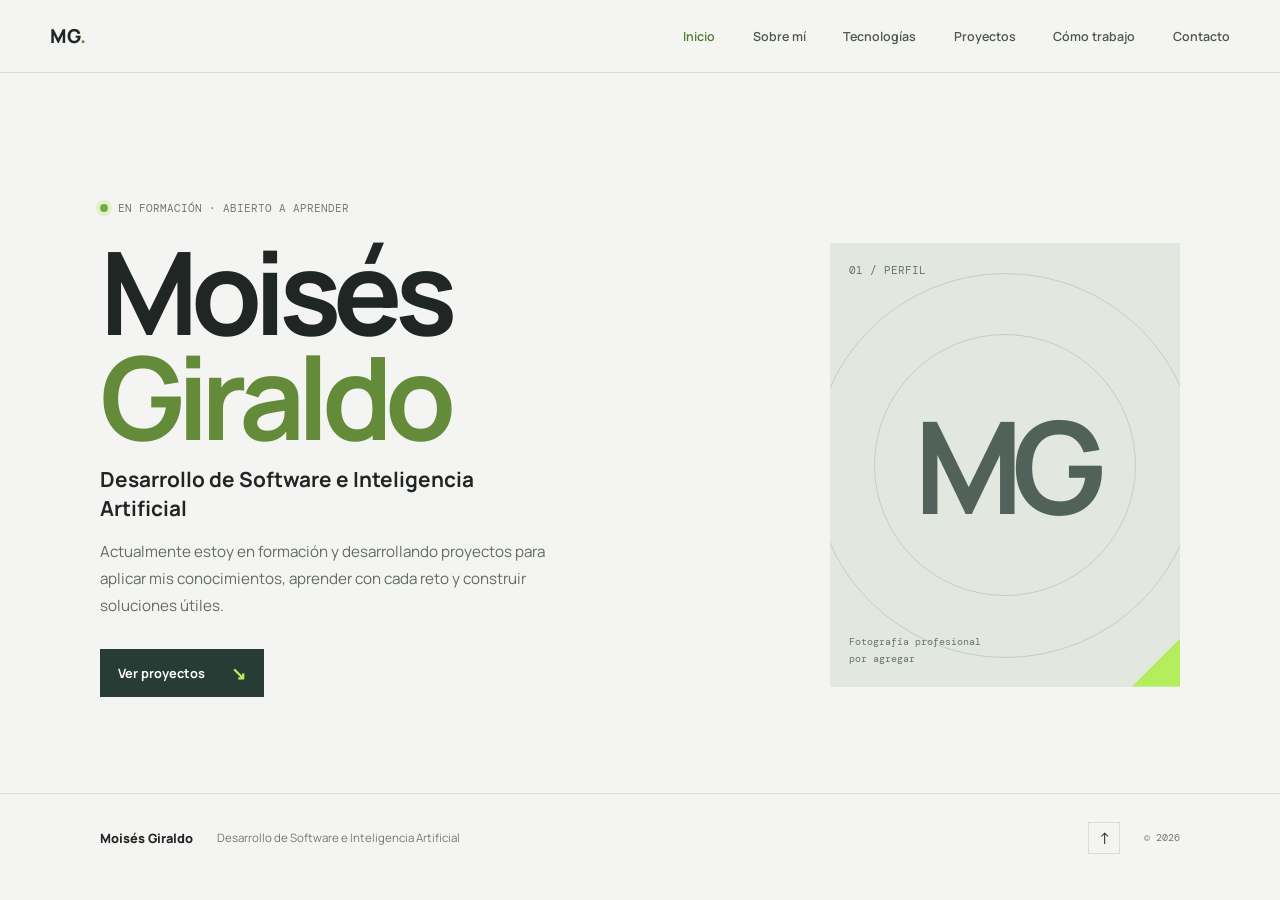
==== index.html @ 4a23215d "feat: separar secciones en páginas" ====
<!doctype html>
<html lang="es">
  <head>
    <meta charset="utf-8">
    <meta name="viewport" content="width=device-width, initial-scale=1">
    <meta name="theme-color" content="#f4f5f2">
    <meta name="description" content="Portafolio de Moisés Giraldo, desarrollador de software e inteligencia artificial en formación.">
    <title>Moisés Giraldo | Desarrollo de Software e IA</title>
    <link rel="stylesheet" href="css/styles.css">
    <script src="js/app.js" defer></script>
  </head>
  <body>
    <a class="skip-link" href="#contenido">Saltar al contenido</a>
    <header class="site-header">
      <div class="header-inner">
        <a class="wordmark" href="index.html" aria-label="Moisés Giraldo, ir al inicio">MG<span>.</span></a>
        <button class="menu-toggle" type="button" aria-expanded="false" aria-controls="site-nav" aria-label="Abrir menú">
          <span></span><span></span>
        </button>
        <nav class="site-nav" id="site-nav" aria-label="Navegación principal">
          <a href="index.html" aria-current="page">Inicio</a>
          <a href="sobre-mi.html">Sobre mí</a>
          <a href="tecnologias.html">Tecnologías</a>
          <a href="proyectos.html">Proyectos</a>
          <a href="como-trabajo.html">Cómo trabajo</a>
          <a href="contacto.html">Contacto</a>
        </nav>
      </div>
    </header>

    <main id="contenido">
      <section class="hero section-wrap" id="inicio" aria-labelledby="hero-title">
        <div class="hero-copy">
          <p class="eyebrow"><span class="status-dot"></span> En formación · Abierto a aprender</p>
          <h1 id="hero-title">Moisés<br><span>Giraldo</span></h1>
          <p class="hero-role">Desarrollo de Software e Inteligencia Artificial</p>
          <p class="hero-intro">Actualmente estoy en formación y desarrollando proyectos para aplicar mis conocimientos, aprender con cada reto y construir soluciones útiles.</p>
          <a class="button button-primary" href="proyectos.html">Ver proyectos <span aria-hidden="true">↘</span></a>
        </div>
        <div class="portrait" role="img" aria-label="Espacio reservado para una fotografía profesional de Moisés Giraldo">
          <span class="portrait-index">01 / PERFIL</span>
          <span class="portrait-monogram" aria-hidden="true">MG</span>
          <span class="portrait-caption">Fotografía profesional<br>por agregar</span>
          <span class="portrait-corner" aria-hidden="true"></span>
        </div>
      </section>
    </main>

    <footer class="site-footer">
      <a class="footer-name" href="index.html">Moisés Giraldo</a>
      <p>Desarrollo de Software e Inteligencia Artificial</p>
      <a class="back-top" href="index.html" aria-label="Volver al inicio">↑</a>
      <span class="footer-copy">© <span id="year">2026</span></span>
    </footer>
  </body>
</html>
---- css/styles.css ----
@import url('https://fonts.googleapis.com/css2?family=DM+Mono:wght@400;500&family=Manrope:wght@400;500;600;700;800&display=swap');

:root {
  color-scheme: light;
  --paper: #f4f5f2;
  --ink: #202624;
  --muted: #727a75;
  --line: #d9ddd7;
  --accent: #b4ee5c;
  --deep: #263c34;
  --mono: 'DM Mono', 'Courier New', monospace;
  --sans: 'Manrope', 'Segoe UI', sans-serif;
  font-family: var(--sans);
  color: var(--ink);
  background: var(--paper);
  scroll-behavior: smooth;
  scroll-padding-top: 5.5rem;
  overflow-x: clip;
}

*, *::before, *::after { box-sizing: border-box; }
body { width: 100%; margin: 0; min-width: 0; }
a { color: inherit; text-decoration: none; }
button { font: inherit; }
::selection { color: var(--ink); background: var(--accent); }
:focus-visible { outline: 2px solid #537c33; outline-offset: 4px; }

.skip-link { position: absolute; z-index: 10; top: 0.5rem; left: 0.5rem; padding: 0.75rem 1rem; background: var(--accent); transform: translateY(-150%); }
.skip-link:focus { transform: translateY(0); }
.site-header { position: sticky; z-index: 5; top: 0; background: rgb(244 245 242 / 94%); border-bottom: 1px solid var(--line); backdrop-filter: blur(12px); }
.header-inner { width: min(100% - 2.5rem, 1180px); min-height: 4.5rem; margin-inline: auto; display: flex; align-items: center; justify-content: space-between; }
.wordmark { font-weight: 800; font-size: 1.2rem; letter-spacing: 0; }
.wordmark span, .contact h2 span { color: #648b39; }
.site-nav { display: flex; align-items: center; gap: clamp(1rem, 3vw, 2.35rem); }
.site-nav a { color: #4e5752; font-size: 0.78rem; font-weight: 600; transition: color 160ms ease; }
.site-nav a:hover { color: #537c33; }
.site-nav a[aria-current="page"] { color: #537c33; }
.menu-toggle { display: none; }
.section-wrap { width: min(100% - 2.5rem, 1080px); margin-inline: auto; }
.page-intro { padding-block: clamp(4rem, 9vw, 7rem) 2.5rem; }
.page-intro .eyebrow { margin-bottom: 1.1rem; }
.page-title { max-width: 52rem; margin-bottom: 1rem; font-size: clamp(2.8rem, 7vw, 5.2rem); line-height: 1.02; letter-spacing: -0.06em; }
.page-description { max-width: 38rem; margin-bottom: 0; color: #626b65; font-size: 0.95rem; line-height: 1.8; }
.page-content { margin-bottom: clamp(4rem, 9vw, 7rem); }
.page-content.section-rule { border-top: 1px solid var(--line); }
.hero { min-height: min(720px, calc(100svh - 4.5rem)); padding-block: clamp(4.5rem, 10vw, 8rem) 4rem; display: grid; grid-template-columns: minmax(0, 1.2fr) minmax(230px, 0.72fr); align-items: center; gap: clamp(2rem, 8vw, 7rem); position: relative; }
.hero-copy { padding-bottom: 2rem; }
.eyebrow, .method-index, .portrait-index, .empty-count, .contact-pending { font-family: var(--mono); font-size: 0.68rem; letter-spacing: 0; }
.eyebrow { color: var(--muted); text-transform: uppercase; }
.hero .eyebrow { display: flex; align-items: center; gap: 0.6rem; margin: 0 0 1.5rem; }
.status-dot { width: 0.5rem; aspect-ratio: 1; background: #79a84a; border-radius: 50%; box-shadow: 0 0 0 4px rgb(180 238 92 / 30%); }
h1, h2, h3, p { margin-top: 0; }
h1 { margin-bottom: 1rem; font-size: clamp(4rem, 9vw, 7.6rem); line-height: 0.91; letter-spacing: -0.065em; font-weight: 700; }
h1 span { color: #648b39; }
.hero-role { max-width: 24rem; margin-bottom: 0.9rem; font-size: clamp(1rem, 2vw, 1.3rem); font-weight: 700; line-height: 1.4; }
.hero-intro { max-width: 28rem; margin-bottom: 1.8rem; color: #626b65; font-size: 0.95rem; line-height: 1.8; }
.button { min-height: 3rem; display: inline-flex; align-items: center; justify-content: center; gap: 1.6rem; padding: 0.75rem 1.15rem; font-size: 0.8rem; font-weight: 700; transition: background 160ms ease, transform 160ms ease; }
.button-primary { background: var(--deep); color: white; }
.button-primary:hover { background: #395849; transform: translateY(-2px); }
.button-primary span { color: var(--accent); font-size: 1.1rem; }
.portrait { min-height: 390px; max-height: 480px; aspect-ratio: 0.79; justify-self: end; width: min(100%, 350px); position: relative; overflow: hidden; display: flex; flex-direction: column; align-items: center; justify-content: center; background: #e2e7df; color: var(--deep); }
.portrait::before, .portrait::after { content: ''; position: absolute; border: 1px solid rgb(38 60 52 / 15%); border-radius: 50%; width: 75%; aspect-ratio: 1; }
.portrait::after { width: 110%; }
.portrait-index { position: absolute; top: 1.2rem; left: 1.2rem; color: #66766c; }
.portrait-monogram { z-index: 1; font-size: clamp(5rem, 11vw, 8rem); font-weight: 700; letter-spacing: -0.08em; color: rgb(38 60 52 / 78%); }
.portrait-caption { position: absolute; bottom: 1.2rem; left: 1.2rem; font-family: var(--mono); font-size: 0.65rem; line-height: 1.6; color: #66766c; }
.portrait-corner { position: absolute; right: 0; bottom: 0; width: 3rem; aspect-ratio: 1; background: var(--accent); clip-path: polygon(100% 0, 100% 100%, 0 100%); }
.scroll-cue { position: absolute; bottom: 1rem; left: 0; display: flex; gap: 0.65rem; align-items: center; color: var(--muted); font-family: var(--mono); font-size: 0.63rem; text-transform: uppercase; }
.scroll-cue span { font-size: 1rem; color: var(--deep); }
.section-rule { border-top: 1px solid var(--line); }
.about { display: grid; grid-template-columns: 1fr 1fr; gap: clamp(2rem, 8vw, 7rem); padding-block: clamp(4rem, 9vw, 7rem); }
.section-heading .eyebrow { margin-bottom: 1.1rem; }
.section-heading h2, .contact h2 { margin-bottom: 0; font-size: clamp(2.6rem, 6vw, 4.8rem); line-height: 1.03; letter-spacing: -0.06em; }
.section-heading h2 span { color: #648b39; }
.about-copy { align-self: end; max-width: 32rem; padding-bottom: 0.25rem; }
.about-copy p { color: #66706a; font-size: 0.9rem; line-height: 1.85; }
.about-copy .lead { color: var(--ink); font-size: 1.2rem; font-weight: 600; line-height: 1.6; }
.stack, .projects { padding-block: clamp(3.5rem, 7vw, 5rem); }
.section-heading-inline { display: flex; justify-content: space-between; align-items: end; gap: 2rem; margin-bottom: 2.5rem; }
.section-heading-inline h2 { font-size: clamp(2.2rem, 5vw, 3.5rem); }
.section-note { max-width: 17rem; margin-bottom: 0.25rem; color: var(--muted); font-size: 0.8rem; line-height: 1.7; }
.tech-list { display: flex; flex-wrap: wrap; gap: 0.65rem; list-style: none; margin: 0; padding: 0; }
.tech-list li { padding: 0.7rem 0.9rem; border: 1px solid var(--line); color: #3b4640; font-size: 0.78rem; font-weight: 600; }
.projects-empty { min-height: 140px; display: grid; grid-template-columns: 3rem 1fr auto; align-items: center; gap: 1.25rem; border-top: 1px solid var(--line); border-bottom: 1px solid var(--line); }
.empty-mark { width: 2.5rem; aspect-ratio: 1; display: grid; place-items: center; background: var(--accent); color: var(--deep); font-size: 1.4rem; }
.projects-empty h3 { margin-bottom: 0.35rem; font-size: 1rem; }
.projects-empty p { margin: 0; color: var(--muted); font-size: 0.8rem; }
.empty-count { color: var(--muted); }
.project-card { display: grid; grid-template-columns: minmax(0, 1fr) minmax(0, 1fr); gap: 2rem; padding-block: 2rem; border-bottom: 1px solid var(--line); }
.project-card > img { width: 100%; height: auto; aspect-ratio: 3 / 2; object-fit: cover; background: #e2e7df; }
.project-card-copy { align-self: center; }
.project-card h3 { margin-bottom: 0.6rem; font-size: 1.35rem; }
.project-card p { color: var(--muted); font-size: 0.85rem; line-height: 1.7; }
.project-tech, .project-links { display: flex; flex-wrap: wrap; gap: 0.6rem; list-style: none; margin: 1rem 0 0; padding: 0; }
.project-tech li { color: #526057; font-family: var(--mono); font-size: 0.65rem; }
.project-links { gap: 1.25rem; }
.project-links a { color: var(--deep); font-size: 0.75rem; font-weight: 700; }
.project-links a span { color: #648b39; }
.method { margin-block: 1rem 0; padding: clamp(2rem, 5vw, 3.5rem); background: var(--deep); color: #f4f5f2; }
.method-top { display: flex; justify-content: space-between; gap: 1rem; }
.method .eyebrow, .method-index { color: #b9c8be; }
.method h2 { max-width: 47rem; margin: 2.5rem 0 3rem; font-size: clamp(1.8rem, 4.5vw, 3.6rem); line-height: 1.2; letter-spacing: -0.045em; }
.method h2 span { color: var(--accent); }
.process-list { display: grid; grid-template-columns: repeat(6, 1fr); list-style: none; margin: 0; padding: 1.2rem 0 0; border-top: 1px solid rgb(255 255 255 / 22%); }
.process-list li { display: flex; flex-direction: column; gap: 0.8rem; font-size: 0.75rem; font-weight: 600; }
.process-list li span { color: #a6b8ac; font-family: var(--mono); font-size: 0.62rem; }
.contact { display: grid; grid-template-columns: 1fr 1fr; gap: clamp(2rem, 8vw, 7rem); padding-block: clamp(4rem, 9vw, 7rem); }
.contact-list { align-self: center; }
.contact-row { min-height: 3.8rem; display: grid; grid-template-columns: 1fr 1fr auto; align-items: center; gap: 1rem; border-bottom: 1px solid var(--line); font-size: 0.85rem; font-weight: 600; }
.contact-row:first-child { border-top: 1px solid var(--line); }
.contact-row > span:last-child { color: #648b39; font-size: 1rem; }
.contact-pending { color: var(--muted); font-weight: 400; }
.site-footer { min-height: 5.5rem; padding: 1.2rem max(1.25rem, calc((100% - 1080px) / 2)); display: grid; grid-template-columns: auto 1fr auto auto; align-items: center; gap: 1.5rem; border-top: 1px solid var(--line); }
.footer-name { font-size: 0.8rem; font-weight: 800; }
.site-footer p { margin: 0; color: var(--muted); font-size: 0.72rem; }
.back-top { width: 2rem; aspect-ratio: 1; display: grid; place-items: center; border: 1px solid var(--line); }
.footer-copy { color: var(--muted); font-family: var(--mono); font-size: 0.65rem; }

@media (min-width: 1400px) { .hero { min-height: 720px; } }
@media (max-width: 680px) {
  .header-inner { width: min(100% - 2rem, 1180px); min-height: 4rem; }
  .menu-toggle { width: 2.75rem; height: 2.75rem; display: flex; flex-direction: column; align-items: center; justify-content: center; gap: 0.35rem; border: 1px solid var(--line); background: transparent; cursor: pointer; }
  .menu-toggle span { width: 1rem; height: 1px; background: var(--ink); transition: transform 160ms ease; }
  .menu-toggle[aria-expanded="true"] span:first-child { transform: translateY(3px) rotate(45deg); }
  .menu-toggle[aria-expanded="true"] span:last-child { transform: translateY(-3px) rotate(-45deg); }
  .site-nav { position: absolute; top: calc(100% + 1px); left: 0; right: 0; display: none; flex-direction: column; align-items: stretch; gap: 0; padding: 0.5rem 1rem 1rem; background: var(--paper); border-bottom: 1px solid var(--line); }
  .site-nav.is-open { display: flex; }
  .site-nav a { padding: 0.9rem 0.25rem; border-bottom: 1px solid var(--line); font-size: 0.9rem; }
  .section-wrap { width: min(100% - 2rem, 1080px); }
  .page-intro { padding-block: 3.5rem 2rem; }
  .page-title { font-size: clamp(2.8rem, 12vw, 4rem); }
  .hero { min-height: auto; grid-template-columns: 1fr; gap: 2rem; padding-block: 4rem 4.5rem; }
  .hero-copy { padding-bottom: 0; }
  h1 { font-size: clamp(4rem, 17vw, 6rem); }
  .portrait { justify-self: stretch; width: 100%; min-height: 280px; max-height: 360px; aspect-ratio: 1.3; }
  .portrait-monogram { font-size: 6rem; }
  .scroll-cue { bottom: 1rem; }
  .about, .contact { grid-template-columns: 1fr; gap: 2rem; }
  .section-heading h2, .contact h2 { font-size: clamp(2.7rem, 12vw, 4rem); }
  .section-heading-inline { align-items: start; flex-direction: column; gap: 0.8rem; margin-bottom: 1.7rem; }
  .section-heading-inline h2 { font-size: 2.5rem; }
  .section-note { max-width: 24rem; }
  .projects-empty { grid-template-columns: 2.5rem 1fr; gap: 0.9rem; padding-block: 1rem; }
  .empty-count { grid-column: 2; }
  .project-card { grid-template-columns: 1fr; gap: 1.25rem; }
  .method { width: 100%; padding: 2rem 1rem; }
  .method-top { flex-direction: column; gap: 0; }
  .method h2 { margin: 1.7rem 0 2rem; }
  .process-list { grid-template-columns: repeat(3, 1fr); row-gap: 1.4rem; }
  .contact-row { grid-template-columns: 0.8fr 1.4fr auto; gap: 0.4rem; font-size: 0.8rem; }
  .contact-pending { font-size: 0.59rem; }
  .site-footer { grid-template-columns: 1fr auto; gap: 0.5rem 1rem; padding: 1.2rem 1rem; }
  .site-footer p { grid-row: 2; }
  .back-top { grid-column: 2; grid-row: 1; }
  .footer-copy { grid-column: 2; grid-row: 2; justify-self: end; }
}

@media (prefers-reduced-motion: reduce) {
  *, *::before, *::after { scroll-behavior: auto !important; transition-duration: 0.01ms !important; }
}
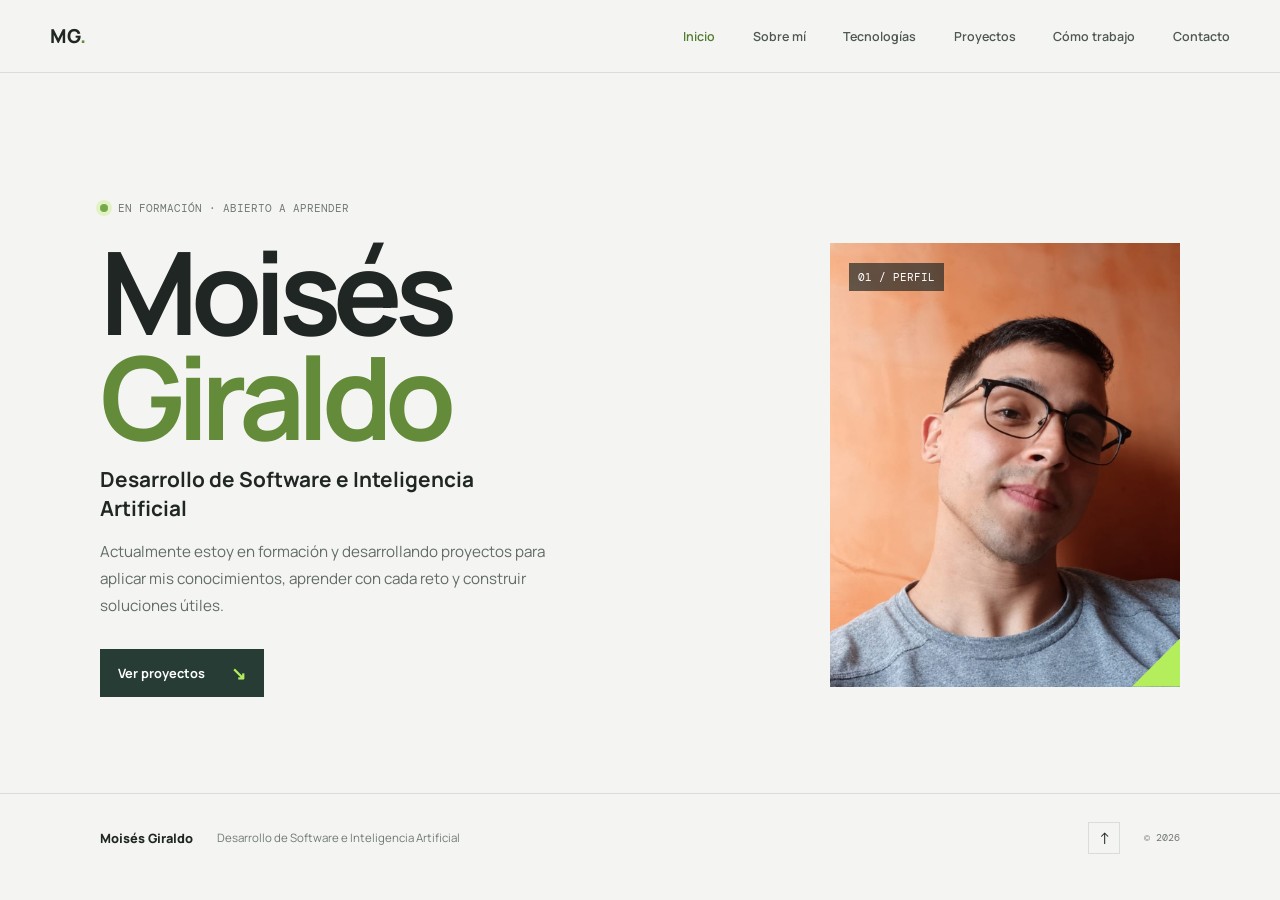
==== commit dd592008: "feat: completar proyectos, enlaces y perfil" ====
--- a/index.html
+++ b/index.html
@@ -37,10 +37,9 @@
           <p class="hero-intro">Actualmente estoy en formación y desarrollando proyectos para aplicar mis conocimientos, aprender con cada reto y construir soluciones útiles.</p>
           <a class="button button-primary" href="proyectos.html">Ver proyectos <span aria-hidden="true">↘</span></a>
         </div>
-        <div class="portrait" role="img" aria-label="Espacio reservado para una fotografía profesional de Moisés Giraldo">
+        <div class="portrait">
+          <img class="portrait-photo" src="assets/moises-portafolio.webp" alt="Retrato de Moisés Giraldo" fetchpriority="high" decoding="async">
           <span class="portrait-index">01 / PERFIL</span>
-          <span class="portrait-monogram" aria-hidden="true">MG</span>
-          <span class="portrait-caption">Fotografía profesional<br>por agregar</span>
           <span class="portrait-corner" aria-hidden="true"></span>
         </div>
       </section>
--- a/css/styles.css
+++ b/css/styles.css
@@ -58,13 +58,10 @@
 .button-primary { background: var(--deep); color: white; }
 .button-primary:hover { background: #395849; transform: translateY(-2px); }
 .button-primary span { color: var(--accent); font-size: 1.1rem; }
-.portrait { min-height: 390px; max-height: 480px; aspect-ratio: 0.79; justify-self: end; width: min(100%, 350px); position: relative; overflow: hidden; display: flex; flex-direction: column; align-items: center; justify-content: center; background: #e2e7df; color: var(--deep); }
-.portrait::before, .portrait::after { content: ''; position: absolute; border: 1px solid rgb(38 60 52 / 15%); border-radius: 50%; width: 75%; aspect-ratio: 1; }
-.portrait::after { width: 110%; }
-.portrait-index { position: absolute; top: 1.2rem; left: 1.2rem; color: #66766c; }
-.portrait-monogram { z-index: 1; font-size: clamp(5rem, 11vw, 8rem); font-weight: 700; letter-spacing: -0.08em; color: rgb(38 60 52 / 78%); }
-.portrait-caption { position: absolute; bottom: 1.2rem; left: 1.2rem; font-family: var(--mono); font-size: 0.65rem; line-height: 1.6; color: #66766c; }
-.portrait-corner { position: absolute; right: 0; bottom: 0; width: 3rem; aspect-ratio: 1; background: var(--accent); clip-path: polygon(100% 0, 100% 100%, 0 100%); }
+.portrait { min-height: 390px; max-height: 480px; aspect-ratio: 0.79; justify-self: end; width: min(100%, 350px); position: relative; overflow: hidden; background: #e2e7df; }
+.portrait-photo { position: absolute; inset: 0; width: 100%; height: 100%; object-fit: cover; object-position: center 30%; }
+.portrait-index { position: absolute; z-index: 1; top: 1.2rem; left: 1.2rem; padding: 0.45rem 0.55rem; background: rgb(32 38 36 / 68%); color: #fff; }
+.portrait-corner { position: absolute; z-index: 1; right: 0; bottom: 0; width: 3rem; aspect-ratio: 1; background: var(--accent); clip-path: polygon(100% 0, 100% 100%, 0 100%); }
 .scroll-cue { position: absolute; bottom: 1rem; left: 0; display: flex; gap: 0.65rem; align-items: center; color: var(--muted); font-family: var(--mono); font-size: 0.63rem; text-transform: uppercase; }
 .scroll-cue span { font-size: 1rem; color: var(--deep); }
 .section-rule { border-top: 1px solid var(--line); }
@@ -81,21 +78,16 @@
 .section-note { max-width: 17rem; margin-bottom: 0.25rem; color: var(--muted); font-size: 0.8rem; line-height: 1.7; }
 .tech-list { display: flex; flex-wrap: wrap; gap: 0.65rem; list-style: none; margin: 0; padding: 0; }
 .tech-list li { padding: 0.7rem 0.9rem; border: 1px solid var(--line); color: #3b4640; font-size: 0.78rem; font-weight: 600; }
-.projects-empty { min-height: 140px; display: grid; grid-template-columns: 3rem 1fr auto; align-items: center; gap: 1.25rem; border-top: 1px solid var(--line); border-bottom: 1px solid var(--line); }
-.empty-mark { width: 2.5rem; aspect-ratio: 1; display: grid; place-items: center; background: var(--accent); color: var(--deep); font-size: 1.4rem; }
-.projects-empty h3 { margin-bottom: 0.35rem; font-size: 1rem; }
-.projects-empty p { margin: 0; color: var(--muted); font-size: 0.8rem; }
-.empty-count { color: var(--muted); }
-.project-card { display: grid; grid-template-columns: minmax(0, 1fr) minmax(0, 1fr); gap: 2rem; padding-block: 2rem; border-bottom: 1px solid var(--line); }
-.project-card > img { width: 100%; height: auto; aspect-ratio: 3 / 2; object-fit: cover; background: #e2e7df; }
-.project-card-copy { align-self: center; }
-.project-card h3 { margin-bottom: 0.6rem; font-size: 1.35rem; }
-.project-card p { color: var(--muted); font-size: 0.85rem; line-height: 1.7; }
-.project-tech, .project-links { display: flex; flex-wrap: wrap; gap: 0.6rem; list-style: none; margin: 1rem 0 0; padding: 0; }
-.project-tech li { color: #526057; font-family: var(--mono); font-size: 0.65rem; }
-.project-links { gap: 1.25rem; }
-.project-links a { color: var(--deep); font-size: 0.75rem; font-weight: 700; }
-.project-links a span { color: #648b39; }
+.project-list { border-top: 1px solid var(--line); }
+.project-entry { min-height: 5.5rem; display: grid; grid-template-columns: 3rem minmax(0, 1fr) auto; align-items: center; gap: 1.25rem; border-bottom: 1px solid var(--line); }
+.project-number { color: var(--muted); font-family: var(--mono); font-size: 0.68rem; }
+.project-entry h2 { margin: 0; font-size: clamp(1rem, 2vw, 1.25rem); font-weight: 600; }
+.project-actions { display: flex; align-items: center; justify-content: flex-end; flex-wrap: wrap; gap: 0.5rem; }
+.project-action { min-height: 2.5rem; display: inline-flex; align-items: center; justify-content: center; gap: 0.4rem; padding: 0.55rem 0.7rem; border: 1px solid var(--line); background: transparent; color: var(--deep); font: 700 0.68rem var(--sans); text-decoration: none; white-space: nowrap; }
+.project-action:not(:disabled) { cursor: pointer; }
+.project-action:disabled { color: var(--muted); opacity: 0.58; cursor: not-allowed; }
+.project-action.project-page:not(:disabled) { border-color: var(--deep); background: var(--deep); color: #fff; }
+.project-repo span { color: #648b39; }
 .method { margin-block: 1rem 0; padding: clamp(2rem, 5vw, 3.5rem); background: var(--deep); color: #f4f5f2; }
 .method-top { display: flex; justify-content: space-between; gap: 1rem; }
 .method .eyebrow, .method-index { color: #b9c8be; }
@@ -132,17 +124,15 @@
   .hero { min-height: auto; grid-template-columns: 1fr; gap: 2rem; padding-block: 4rem 4.5rem; }
   .hero-copy { padding-bottom: 0; }
   h1 { font-size: clamp(4rem, 17vw, 6rem); }
-  .portrait { justify-self: stretch; width: 100%; min-height: 280px; max-height: 360px; aspect-ratio: 1.3; }
-  .portrait-monogram { font-size: 6rem; }
+  .portrait { justify-self: stretch; width: 100%; min-height: 320px; max-height: 440px; aspect-ratio: 0.85; }
   .scroll-cue { bottom: 1rem; }
   .about, .contact { grid-template-columns: 1fr; gap: 2rem; }
   .section-heading h2, .contact h2 { font-size: clamp(2.7rem, 12vw, 4rem); }
   .section-heading-inline { align-items: start; flex-direction: column; gap: 0.8rem; margin-bottom: 1.7rem; }
   .section-heading-inline h2 { font-size: 2.5rem; }
   .section-note { max-width: 24rem; }
-  .projects-empty { grid-template-columns: 2.5rem 1fr; gap: 0.9rem; padding-block: 1rem; }
-  .empty-count { grid-column: 2; }
-  .project-card { grid-template-columns: 1fr; gap: 1.25rem; }
+  .project-entry { grid-template-columns: 2rem minmax(0, 1fr); gap: 0.75rem; padding-block: 0.9rem; }
+  .project-actions { grid-column: 2; justify-content: flex-start; }
   .method { width: 100%; padding: 2rem 1rem; }
   .method-top { flex-direction: column; gap: 0; }
   .method h2 { margin: 1.7rem 0 2rem; }
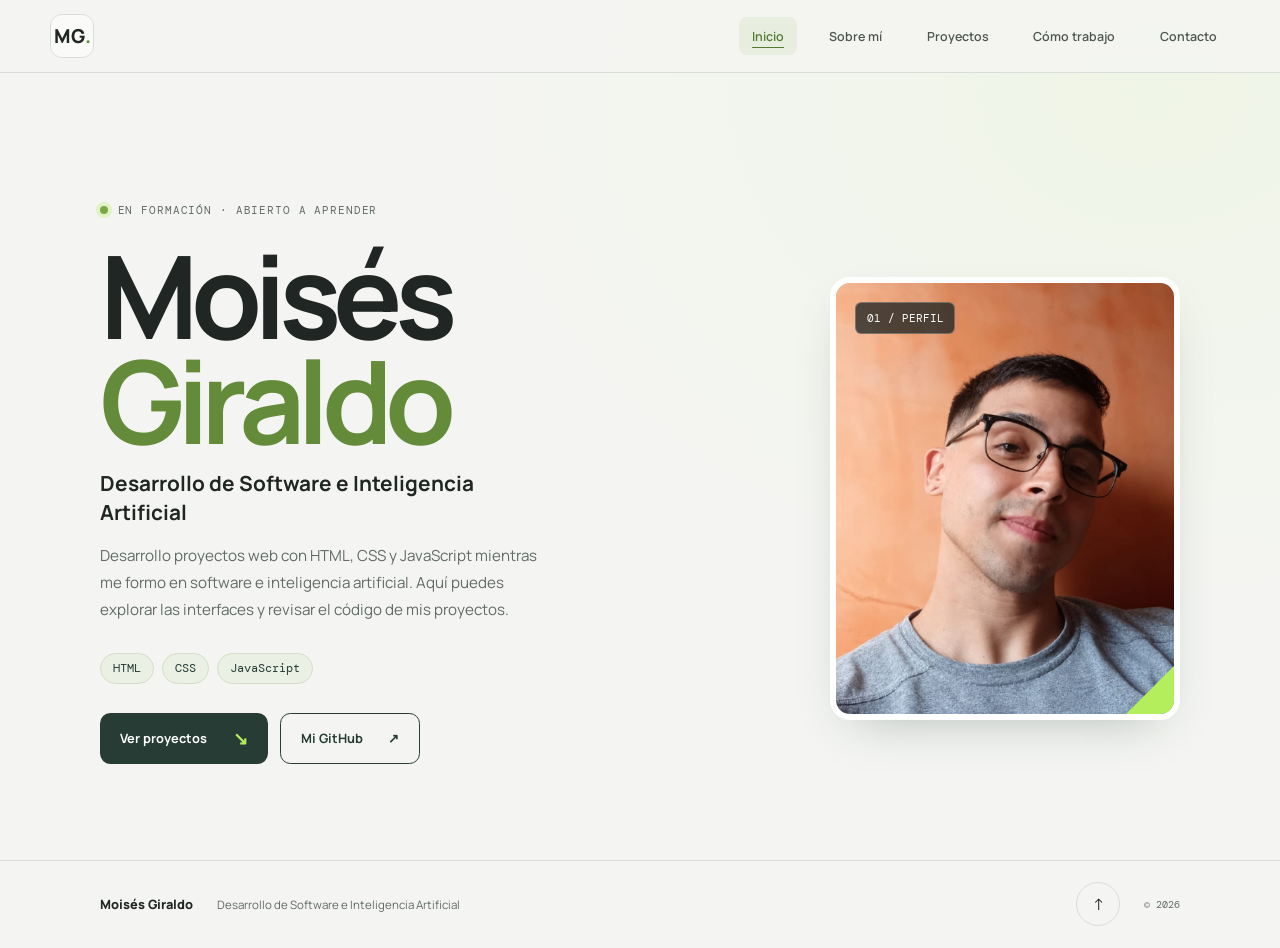
==== commit cc82be1e: "feat: mejorar presentación del portafolio y simplificar README" ====
--- a/index.html
+++ b/index.html
@@ -20,7 +20,6 @@
         <nav class="site-nav" id="site-nav" aria-label="Navegación principal">
           <a href="index.html" aria-current="page">Inicio</a>
           <a href="sobre-mi.html">Sobre mí</a>
-          <a href="tecnologias.html">Tecnologías</a>
           <a href="proyectos.html">Proyectos</a>
           <a href="como-trabajo.html">Cómo trabajo</a>
           <a href="contacto.html">Contacto</a>
@@ -34,8 +33,12 @@
           <p class="eyebrow"><span class="status-dot"></span> En formación · Abierto a aprender</p>
           <h1 id="hero-title">Moisés<br><span>Giraldo</span></h1>
           <p class="hero-role">Desarrollo de Software e Inteligencia Artificial</p>
-          <p class="hero-intro">Actualmente estoy en formación y desarrollando proyectos para aplicar mis conocimientos, aprender con cada reto y construir soluciones útiles.</p>
-          <a class="button button-primary" href="proyectos.html">Ver proyectos <span aria-hidden="true">↘</span></a>
+          <p class="hero-intro">Desarrollo proyectos web con HTML, CSS y JavaScript mientras me formo en software e inteligencia artificial. Aquí puedes explorar las interfaces y revisar el código de mis proyectos.</p>
+          <ul class="skill-list" aria-label="Tecnologías aplicadas en mis proyectos"><li>HTML</li><li>CSS</li><li>JavaScript</li></ul>
+          <div class="hero-actions">
+            <a class="button button-primary" href="proyectos.html">Ver proyectos <span aria-hidden="true">↘</span></a>
+            <a class="button button-secondary" href="https://github.com/ellmoi" target="_blank" rel="noopener noreferrer">Mi GitHub <span aria-hidden="true">↗</span></a>
+          </div>
         </div>
         <div class="portrait">
           <img class="portrait-photo" src="assets/moises-portafolio.webp" alt="Retrato de Moisés Giraldo" fetchpriority="high" decoding="async">
@@ -52,4 +55,4 @@
       <span class="footer-copy">© <span id="year">2026</span></span>
     </footer>
   </body>
-</html>+</html>
--- a/css/styles.css
+++ b/css/styles.css
@@ -4,7 +4,7 @@
   color-scheme: light;
   --paper: #f4f5f2;
   --ink: #202624;
-  --muted: #727a75;
+  --muted: #626b65;
   --line: #d9ddd7;
   --accent: #b4ee5c;
   --deep: #263c34;
@@ -19,7 +19,8 @@
 }
 
 *, *::before, *::after { box-sizing: border-box; }
-body { width: 100%; margin: 0; min-width: 0; }
+body { width: 100%; margin: 0; min-width: 0; min-height: 100svh; display: flex; flex-direction: column; background: radial-gradient(ellipse at 90% 10%, rgb(180 238 92 / 8%), transparent 42%); }
+main { flex: 1; }
 a { color: inherit; text-decoration: none; }
 button { font: inherit; }
 ::selection { color: var(--ink); background: var(--accent); }
@@ -29,7 +30,7 @@
 .skip-link:focus { transform: translateY(0); }
 .site-header { position: sticky; z-index: 5; top: 0; background: rgb(244 245 242 / 94%); border-bottom: 1px solid var(--line); backdrop-filter: blur(12px); }
 .header-inner { width: min(100% - 2.5rem, 1180px); min-height: 4.5rem; margin-inline: auto; display: flex; align-items: center; justify-content: space-between; }
-.wordmark { font-weight: 800; font-size: 1.2rem; letter-spacing: 0; }
+.wordmark { display: inline-flex; align-items: center; justify-content: center; min-width: 2.75rem; min-height: 2.75rem; border: 1px solid var(--line); border-radius: 0.75rem; background: rgb(255 255 255 / 55%); font-weight: 800; font-size: 1.2rem; letter-spacing: 0; }
 .wordmark span, .contact h2 span { color: #648b39; }
 .site-nav { display: flex; align-items: center; gap: clamp(1rem, 3vw, 2.35rem); }
 .site-nav a { color: #4e5752; font-size: 0.78rem; font-weight: 600; transition: color 160ms ease; }
@@ -37,7 +38,7 @@
 .site-nav a[aria-current="page"] { color: #537c33; }
 .menu-toggle { display: none; }
 .section-wrap { width: min(100% - 2.5rem, 1080px); margin-inline: auto; }
-.page-intro { padding-block: clamp(4rem, 9vw, 7rem) 2.5rem; }
+.page-intro { padding-block: clamp(3.5rem, 7vw, 5.5rem) 2.5rem; }
 .page-intro .eyebrow { margin-bottom: 1.1rem; }
 .page-title { max-width: 52rem; margin-bottom: 1rem; font-size: clamp(2.8rem, 7vw, 5.2rem); line-height: 1.02; letter-spacing: -0.06em; }
 .page-description { max-width: 38rem; margin-bottom: 0; color: #626b65; font-size: 0.95rem; line-height: 1.8; }
@@ -46,21 +47,22 @@
 .hero { min-height: min(720px, calc(100svh - 4.5rem)); padding-block: clamp(4.5rem, 10vw, 8rem) 4rem; display: grid; grid-template-columns: minmax(0, 1.2fr) minmax(230px, 0.72fr); align-items: center; gap: clamp(2rem, 8vw, 7rem); position: relative; }
 .hero-copy { padding-bottom: 2rem; }
 .eyebrow, .method-index, .portrait-index, .empty-count, .contact-pending { font-family: var(--mono); font-size: 0.68rem; letter-spacing: 0; }
-.eyebrow { color: var(--muted); text-transform: uppercase; }
+.eyebrow { color: var(--muted); text-transform: uppercase; letter-spacing: 0.08em; line-height: 1.7; }
 .hero .eyebrow { display: flex; align-items: center; gap: 0.6rem; margin: 0 0 1.5rem; }
 .status-dot { width: 0.5rem; aspect-ratio: 1; background: #79a84a; border-radius: 50%; box-shadow: 0 0 0 4px rgb(180 238 92 / 30%); }
 h1, h2, h3, p { margin-top: 0; }
+h1, h2, h3 { text-wrap: balance; }
 h1 { margin-bottom: 1rem; font-size: clamp(4rem, 9vw, 7.6rem); line-height: 0.91; letter-spacing: -0.065em; font-weight: 700; }
 h1 span { color: #648b39; }
 .hero-role { max-width: 24rem; margin-bottom: 0.9rem; font-size: clamp(1rem, 2vw, 1.3rem); font-weight: 700; line-height: 1.4; }
 .hero-intro { max-width: 28rem; margin-bottom: 1.8rem; color: #626b65; font-size: 0.95rem; line-height: 1.8; }
-.button { min-height: 3rem; display: inline-flex; align-items: center; justify-content: center; gap: 1.6rem; padding: 0.75rem 1.15rem; font-size: 0.8rem; font-weight: 700; transition: background 160ms ease, transform 160ms ease; }
+.button { min-height: 3rem; display: inline-flex; align-items: center; justify-content: center; gap: 1.6rem; padding: 0.85rem 1.25rem; border-radius: 0.65rem; font-size: 0.8rem; font-weight: 700; transition: background 160ms ease, transform 160ms ease; }
 .button-primary { background: var(--deep); color: white; }
 .button-primary:hover { background: #395849; transform: translateY(-2px); }
 .button-primary span { color: var(--accent); font-size: 1.1rem; }
-.portrait { min-height: 390px; max-height: 480px; aspect-ratio: 0.79; justify-self: end; width: min(100%, 350px); position: relative; overflow: hidden; background: #e2e7df; }
+.portrait { min-height: 390px; max-height: 480px; aspect-ratio: 0.79; justify-self: end; width: min(100%, 350px); position: relative; overflow: hidden; border: 6px solid #fff; border-radius: 1.25rem; background: #e2e7df; box-shadow: 0 20px 48px -24px rgb(38 60 52 / 35%); }
 .portrait-photo { position: absolute; inset: 0; width: 100%; height: 100%; object-fit: cover; object-position: center 30%; }
-.portrait-index { position: absolute; z-index: 1; top: 1.2rem; left: 1.2rem; padding: 0.45rem 0.55rem; background: rgb(32 38 36 / 68%); color: #fff; }
+.portrait-index { position: absolute; z-index: 1; top: 1.2rem; left: 1.2rem; padding: 0.5rem 0.65rem; border: 1px solid rgb(255 255 255 / 25%); border-radius: 0.4rem; background: rgb(32 38 36 / 78%); color: #fff; }
 .portrait-corner { position: absolute; z-index: 1; right: 0; bottom: 0; width: 3rem; aspect-ratio: 1; background: var(--accent); clip-path: polygon(100% 0, 100% 100%, 0 100%); }
 .scroll-cue { position: absolute; bottom: 1rem; left: 0; display: flex; gap: 0.65rem; align-items: center; color: var(--muted); font-family: var(--mono); font-size: 0.63rem; text-transform: uppercase; }
 .scroll-cue span { font-size: 1rem; color: var(--deep); }
@@ -72,23 +74,42 @@
 .about-copy { align-self: end; max-width: 32rem; padding-bottom: 0.25rem; }
 .about-copy p { color: #66706a; font-size: 0.9rem; line-height: 1.85; }
 .about-copy .lead { color: var(--ink); font-size: 1.2rem; font-weight: 600; line-height: 1.6; }
-.stack, .projects { padding-block: clamp(3.5rem, 7vw, 5rem); }
+.projects { padding-block: clamp(3.5rem, 7vw, 5rem); }
 .section-heading-inline { display: flex; justify-content: space-between; align-items: end; gap: 2rem; margin-bottom: 2.5rem; }
 .section-heading-inline h2 { font-size: clamp(2.2rem, 5vw, 3.5rem); }
 .section-note { max-width: 17rem; margin-bottom: 0.25rem; color: var(--muted); font-size: 0.8rem; line-height: 1.7; }
-.tech-list { display: flex; flex-wrap: wrap; gap: 0.65rem; list-style: none; margin: 0; padding: 0; }
-.tech-list li { padding: 0.7rem 0.9rem; border: 1px solid var(--line); color: #3b4640; font-size: 0.78rem; font-weight: 600; }
+.featured-projects { padding-block: 1rem clamp(3.5rem, 7vw, 5rem); }
+.featured-heading { margin-bottom: 1.5rem; }
+.featured-project-grid { display: grid; grid-template-columns: repeat(2, minmax(0, 1fr)); gap: 1rem; }
+.featured-project { min-width: 0; padding: 0.6rem; border: 1px solid var(--line); border-radius: 1rem; background: rgb(255 255 255 / 72%); box-shadow: 0 5px 20px rgb(38 60 52 / 3%); transition: border-color 180ms ease, box-shadow 180ms ease; }
+.featured-project:hover, .featured-project:focus-within { border-color: #93aa82; box-shadow: 0 12px 28px rgb(38 60 52 / 9%); }
+.featured-project-toggle { border-radius: 0.6rem; }
+.featured-project-toggle { position: relative; width: 100%; display: block; overflow: hidden; aspect-ratio: 1.55; padding: 0; border: 0; background: var(--deep); color: #fff; text-align: left; cursor: pointer; }
+.featured-project-toggle > img { position: absolute; inset: 0; width: 100%; height: 100%; display: block; object-fit: cover; transition: transform 220ms ease; }
+.featured-project-toggle::after { position: absolute; inset: 35% 0 0; content: ''; background: linear-gradient(transparent, rgb(20 25 23 / 96%)); }
+.featured-project-toggle:hover > img, .featured-project-toggle:focus-visible > img, .featured-project.is-open .featured-project-toggle > img { transform: scale(1.025); }
+.featured-project-meta { position: absolute; z-index: 1; right: 1rem; bottom: 1rem; left: 1rem; display: flex; align-items: end; justify-content: space-between; gap: 1rem; }
+.featured-project-title { font-size: 1.1rem; font-weight: 700; }
+.featured-project-prompt { padding: 0.4rem 0.55rem; border: 1px solid rgb(255 255 255 / 35%); border-radius: 0.35rem; background: rgb(20 25 23 / 50%); font-family: var(--mono); font-size: 0.66rem; white-space: nowrap; }
+.project-tech-preview { position: absolute; z-index: 1; right: 1rem; bottom: 3.6rem; left: 1rem; display: flex; flex-wrap: wrap; gap: 0.45rem; opacity: 0; transform: translateY(0.4rem); transition: opacity 180ms ease, transform 180ms ease; }
+.project-tech-preview span { padding: 0.35rem 0.5rem; border: 1px solid rgb(255 255 255 / 44%); background: rgb(20 25 23 / 72%); color: #fff; font-family: var(--mono); font-size: 0.62rem; }
+.featured-project:hover .project-tech-preview, .featured-project:focus-within .project-tech-preview, .featured-project.is-open .project-tech-preview { opacity: 1; transform: translateY(0); }
+.featured-project-actions { display: flex; gap: 0.5rem; margin-inline: 0.5rem; padding-block: 0.75rem 0.5rem; border-top: 1px solid var(--line); }
+.featured-project-actions[hidden] { display: none; }
+.featured-project-actions .project-action { flex: 1; }
+.projects-more { margin-bottom: clamp(4rem, 9vw, 7rem); padding-top: clamp(3rem, 6vw, 4.5rem); }
+.projects-more .section-heading-inline { margin-bottom: 1.5rem; }
 .project-list { border-top: 1px solid var(--line); }
 .project-entry { min-height: 5.5rem; display: grid; grid-template-columns: 3rem minmax(0, 1fr) auto; align-items: center; gap: 1.25rem; border-bottom: 1px solid var(--line); }
 .project-number { color: var(--muted); font-family: var(--mono); font-size: 0.68rem; }
-.project-entry h2 { margin: 0; font-size: clamp(1rem, 2vw, 1.25rem); font-weight: 600; }
+.project-entry h2, .project-entry h3 { margin: 0; font-size: clamp(1rem, 2vw, 1.25rem); font-weight: 600; }
 .project-actions { display: flex; align-items: center; justify-content: flex-end; flex-wrap: wrap; gap: 0.5rem; }
 .project-action { min-height: 2.5rem; display: inline-flex; align-items: center; justify-content: center; gap: 0.4rem; padding: 0.55rem 0.7rem; border: 1px solid var(--line); background: transparent; color: var(--deep); font: 700 0.68rem var(--sans); text-decoration: none; white-space: nowrap; }
 .project-action:not(:disabled) { cursor: pointer; }
 .project-action:disabled { color: var(--muted); opacity: 0.58; cursor: not-allowed; }
 .project-action.project-page:not(:disabled) { border-color: var(--deep); background: var(--deep); color: #fff; }
 .project-repo span { color: #648b39; }
-.method { margin-block: 1rem 0; padding: clamp(2rem, 5vw, 3.5rem); background: var(--deep); color: #f4f5f2; }
+.method { margin-block: 1rem clamp(3rem, 6vw, 5rem); padding: clamp(2rem, 5vw, 3.5rem); border: 1px solid #40594c; border-radius: 1rem; background: var(--deep); color: #f4f5f2; }
 .method-top { display: flex; justify-content: space-between; gap: 1rem; }
 .method .eyebrow, .method-index { color: #b9c8be; }
 .method h2 { max-width: 47rem; margin: 2.5rem 0 3rem; font-size: clamp(1.8rem, 4.5vw, 3.6rem); line-height: 1.2; letter-spacing: -0.045em; }
@@ -97,15 +118,17 @@
 .process-list li { display: flex; flex-direction: column; gap: 0.8rem; font-size: 0.75rem; font-weight: 600; }
 .process-list li span { color: #a6b8ac; font-family: var(--mono); font-size: 0.62rem; }
 .contact { display: grid; grid-template-columns: 1fr 1fr; gap: clamp(2rem, 8vw, 7rem); padding-block: clamp(4rem, 9vw, 7rem); }
-.contact-list { align-self: center; }
+.contact-list { min-width: 0; align-self: center; padding: 0.4rem 1.25rem; border: 1px solid var(--line); border-radius: 0.85rem; background: rgb(255 255 255 / 65%); }
 .contact-row { min-height: 3.8rem; display: grid; grid-template-columns: 1fr 1fr auto; align-items: center; gap: 1rem; border-bottom: 1px solid var(--line); font-size: 0.85rem; font-weight: 600; }
-.contact-row:first-child { border-top: 1px solid var(--line); }
+.contact-row:first-child { border-top: 0; }
+.contact-row:last-child { border-bottom: 0; }
 .contact-row > span:last-child { color: #648b39; font-size: 1rem; }
 .contact-pending { color: var(--muted); font-weight: 400; }
 .site-footer { min-height: 5.5rem; padding: 1.2rem max(1.25rem, calc((100% - 1080px) / 2)); display: grid; grid-template-columns: auto 1fr auto auto; align-items: center; gap: 1.5rem; border-top: 1px solid var(--line); }
 .footer-name { font-size: 0.8rem; font-weight: 800; }
 .site-footer p { margin: 0; color: var(--muted); font-size: 0.72rem; }
-.back-top { width: 2rem; aspect-ratio: 1; display: grid; place-items: center; border: 1px solid var(--line); }
+.back-top { width: 2.75rem; aspect-ratio: 1; display: grid; place-items: center; border: 1px solid var(--line); border-radius: 50%; transition: background 160ms ease; }
+.back-top:hover { background: var(--accent); }
 .footer-copy { color: var(--muted); font-family: var(--mono); font-size: 0.65rem; }
 
 @media (min-width: 1400px) { .hero { min-height: 720px; } }
@@ -131,9 +154,14 @@
   .section-heading-inline { align-items: start; flex-direction: column; gap: 0.8rem; margin-bottom: 1.7rem; }
   .section-heading-inline h2 { font-size: 2.5rem; }
   .section-note { max-width: 24rem; }
+  .featured-project-grid { grid-template-columns: 1fr; }
+  .featured-project-toggle { aspect-ratio: 1.25; }
+  .featured-project-meta { right: 0.8rem; bottom: 0.8rem; left: 0.8rem; }
+  .featured-project-title { font-size: 1rem; }
+  .project-tech-preview { right: 0.8rem; bottom: 3.4rem; left: 0.8rem; }
   .project-entry { grid-template-columns: 2rem minmax(0, 1fr); gap: 0.75rem; padding-block: 0.9rem; }
   .project-actions { grid-column: 2; justify-content: flex-start; }
-  .method { width: 100%; padding: 2rem 1rem; }
+  .method { padding: 2rem 1.25rem; }
   .method-top { flex-direction: column; gap: 0; }
   .method h2 { margin: 1.7rem 0 2rem; }
   .process-list { grid-template-columns: repeat(3, 1fr); row-gap: 1.4rem; }
@@ -147,4 +175,75 @@
 
 @media (prefers-reduced-motion: reduce) {
   *, *::before, *::after { scroll-behavior: auto !important; transition-duration: 0.01ms !important; }
-}+}
+
+@media (hover: none) {
+  .project-tech-preview { opacity: 1; transform: none; }
+}
+/* Ajustes de lectura y acceso a la información profesional. */
+.hero-actions { display: flex; flex-wrap: wrap; gap: 0.75rem; }
+.button-secondary { border: 1px solid var(--deep); color: var(--deep); }
+.button-secondary:hover { background: #e2e7df; }
+.skill-list { display: flex; flex-wrap: wrap; gap: 0.5rem; margin: 0 0 1.8rem; padding: 0; list-style: none; }
+.skill-list li { padding: 0.45rem 0.75rem; border: 1px solid #d2dfc8; border-radius: 2rem; background: #eaf0e4; font: 0.72rem var(--mono); color: var(--deep); }
+.featured-project-grid { gap: 2rem 1.25rem; align-items: start; }
+.project-summary { margin: 0; padding: 1rem 0.5rem 0.8rem; color: #626b65; font-size: 0.88rem; line-height: 1.75; }
+.project-status { padding: 0.55rem 0.7rem; color: var(--muted); font-size: 0.72rem; }
+.project-action { min-height: 2.75rem; border-radius: 0.45rem; transition: background 160ms ease, border-color 160ms ease; }
+.project-action:hover { border-color: #93aa82; background: #eaf0e4; }
+.project-action.project-page:hover { background: #395849; }
+.process-list { gap: 1.25rem; }
+.process-list li p { margin: 0; color: #d2ddd5; font-size: 0.78rem; font-weight: 400; line-height: 1.7; }
+.contact-note { margin-top: 1rem; color: var(--muted); font-size: 0.8rem; line-height: 1.7; }
+.contact-row > span:nth-child(2) { min-width: 0; overflow-wrap: anywhere; }
+a.contact-row:hover { background: #e2e7df; }
+.site-nav a[aria-current="page"] { text-decoration: underline; text-underline-offset: 0.4rem; }
+
+/* Portadas panorámicas de todos los repositorios. */
+.repository-gallery { margin-bottom: clamp(3rem, 7vw, 6rem); }
+.repository-gallery-heading { display: flex; justify-content: space-between; flex-wrap: wrap; gap: 0.5rem 2rem; padding-block: 1rem; border-top: 1px solid var(--line); }
+.repository-gallery-heading p { margin: 0; color: var(--muted); font-size: 0.75rem; line-height: 1.7; }
+.repository-cover-list { display: grid; gap: 1.25rem; }
+.repository-cover { position: relative; isolation: isolate; min-height: 260px; overflow: hidden; border-radius: 0.85rem; background: #15241f; color: #fff; box-shadow: 0 8px 24px rgb(25 38 32 / 8%); }
+.repository-cover-image { position: absolute; inset: 0; z-index: -2; width: 100%; height: 100%; object-fit: cover; object-position: center; transition: transform 300ms ease; }
+.repository-cover::before { position: absolute; inset: 0; z-index: -1; content: ''; background: linear-gradient(90deg, rgb(8 17 14 / 94%) 0%, rgb(8 17 14 / 83%) 32%, rgb(8 17 14 / 35%) 66%, rgb(8 17 14 / 8%) 100%); }
+.repository-cover-content { max-width: 42rem; padding: clamp(1.5rem, 3vw, 2.25rem); }
+.repository-index { display: block; margin-bottom: 0.85rem; color: #d0e4c3; font: 0.65rem var(--mono); letter-spacing: 0.1em; }
+.repository-cover h2 { margin: 0 0 0.65rem; font-size: clamp(1.65rem, 3.3vw, 2.65rem); font-weight: 700; line-height: 1.1; letter-spacing: -0.045em; }
+.repository-cover-content > p { max-width: 30rem; margin-bottom: 1rem; color: #e2e8e3; font-size: 0.85rem; line-height: 1.65; }
+.repository-tech { display: flex; flex-wrap: wrap; gap: 0.4rem; margin: 0 0 1rem; padding: 0; list-style: none; }
+.repository-tech li { padding: 0.3rem 0.5rem; border: 1px solid rgb(255 255 255 / 28%); border-radius: 0.25rem; background: rgb(8 17 14 / 45%); color: #edf4e9; font: 0.65rem var(--mono); }
+.repository-links { display: flex; flex-wrap: wrap; gap: 0.6rem; }
+.cover-link { display: inline-flex; align-items: center; justify-content: center; gap: 0.9rem; min-height: 44px; padding: 0.65rem 0.9rem; border: 1px solid rgb(255 255 255 / 55%); border-radius: 0.4rem; background: rgb(8 17 14 / 65%); color: #fff; font-size: 0.75rem; font-weight: 700; transition: background 160ms ease, color 160ms ease; }
+.cover-link-primary { border-color: #b4ee5c; background: #b4ee5c; color: #15241f; }
+.cover-link:hover { border-color: #fff; background: #fff; color: #15241f; }
+.cover-link:focus-visible { outline: 3px solid #b4ee5c; outline-offset: 4px; }
+@media (hover: hover) {
+  .repository-cover:hover .repository-cover-image { transform: scale(1.025); }
+}
+@media (max-width: 680px) {
+  .repository-cover { min-height: 300px; }
+  .repository-cover-image { object-position: 70% center; }
+  .repository-cover::before { background: linear-gradient(90deg, rgb(8 17 14 / 91%), rgb(8 17 14 / 68%) 65%, rgb(8 17 14 / 35%)); }
+  .repository-cover-content { padding: 1.5rem 1.25rem; }
+  .repository-cover h2 { font-size: clamp(1.65rem, 7vw, 2.25rem); }
+}
+@media (min-width: 681px) {
+  .site-nav { gap: clamp(0.25rem, 1.5vw, 1.25rem); }
+  .site-nav a { padding: 0.65rem 0.8rem; border-radius: 0.5rem; }
+  .site-nav a[aria-current="page"] { background: #e8eedf; }
+  .process-list { grid-template-columns: repeat(3, minmax(0, 1fr)); gap: 1.75rem; }
+  .contact-row { grid-template-columns: 4.5rem minmax(0, 1fr) auto; }
+}
+@media (max-width: 680px) {
+  .process-list { grid-template-columns: repeat(2, minmax(0, 1fr)); }
+  .project-tech-preview { opacity: 1; transform: none; bottom: auto; top: 0.8rem; }
+  .featured-project-meta { flex-wrap: wrap; gap: 0.4rem; }
+  .featured-project-actions { flex-wrap: wrap; }
+  .site-nav { position: static; display: flex; width: 100%; }
+  .header-inner { flex-wrap: wrap; }
+  .menu-toggle { display: none; }
+  .js .menu-toggle { display: flex; }
+  .js .site-nav { position: absolute; display: none; }
+  .js .site-nav.is-open { display: flex; }
+}
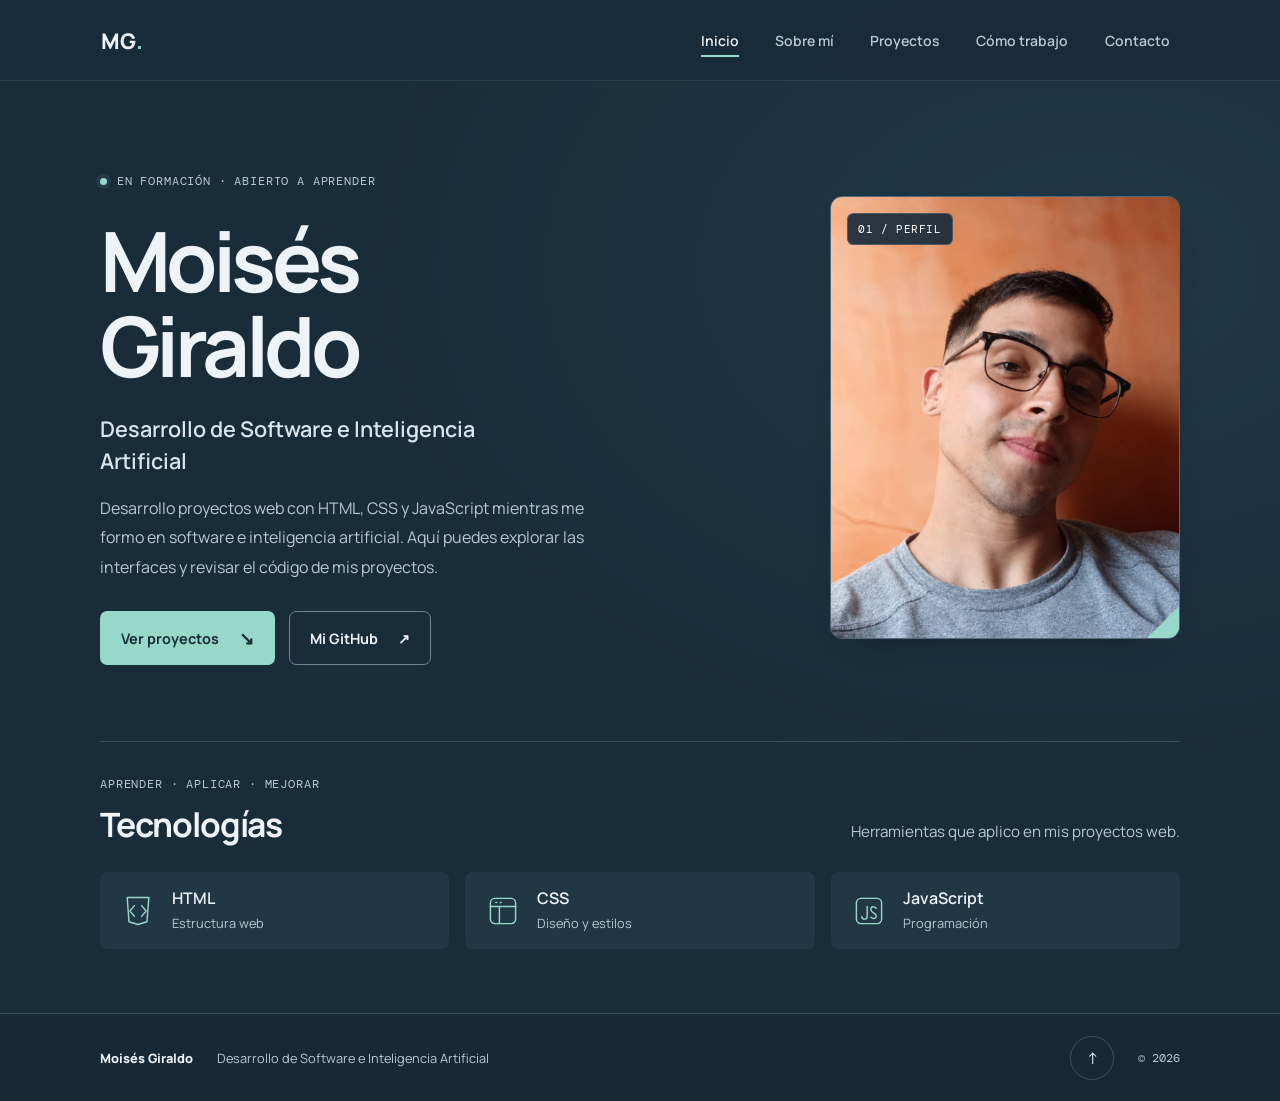
==== commit 6eff4337: "feat: unificar diseño del portafolio con tema azul petróleo" ====
--- a/index.html
+++ b/index.html
@@ -3,15 +3,16 @@
   <head>
     <meta charset="utf-8">
     <meta name="viewport" content="width=device-width, initial-scale=1">
-    <meta name="theme-color" content="#f4f5f2">
+    <meta name="theme-color" content="#192c3a">
     <meta name="description" content="Portafolio de Moisés Giraldo, desarrollador de software e inteligencia artificial en formación.">
     <title>Moisés Giraldo | Desarrollo de Software e IA</title>
     <link rel="stylesheet" href="css/styles.css">
+    <link rel="stylesheet" href="css/inicio.css">
     <script src="js/app.js" defer></script>
   </head>
   <body>
     <a class="skip-link" href="#contenido">Saltar al contenido</a>
-    <header class="site-header">
+    <header class="site-header home-header">
       <div class="header-inner">
         <a class="wordmark" href="index.html" aria-label="Moisés Giraldo, ir al inicio">MG<span>.</span></a>
         <button class="menu-toggle" type="button" aria-expanded="false" aria-controls="site-nav" aria-label="Abrir menú">
@@ -27,14 +28,13 @@
       </div>
     </header>
 
-    <main id="contenido">
+    <main id="contenido" class="home-intro">
       <section class="hero section-wrap" id="inicio" aria-labelledby="hero-title">
         <div class="hero-copy">
           <p class="eyebrow"><span class="status-dot"></span> En formación · Abierto a aprender</p>
           <h1 id="hero-title">Moisés<br><span>Giraldo</span></h1>
           <p class="hero-role">Desarrollo de Software e Inteligencia Artificial</p>
           <p class="hero-intro">Desarrollo proyectos web con HTML, CSS y JavaScript mientras me formo en software e inteligencia artificial. Aquí puedes explorar las interfaces y revisar el código de mis proyectos.</p>
-          <ul class="skill-list" aria-label="Tecnologías aplicadas en mis proyectos"><li>HTML</li><li>CSS</li><li>JavaScript</li></ul>
           <div class="hero-actions">
             <a class="button button-primary" href="proyectos.html">Ver proyectos <span aria-hidden="true">↘</span></a>
             <a class="button button-secondary" href="https://github.com/ellmoi" target="_blank" rel="noopener noreferrer">Mi GitHub <span aria-hidden="true">↗</span></a>
@@ -46,6 +46,29 @@
           <span class="portrait-corner" aria-hidden="true"></span>
         </div>
       </section>
+      <section class="technologies section-wrap" id="tecnologias" aria-labelledby="technologies-title">
+        <div class="technologies-heading">
+          <div>
+            <p class="eyebrow">Aprender · Aplicar · Mejorar</p>
+            <h2 id="technologies-title">Tecnologías</h2>
+          </div>
+          <p>Herramientas que aplico en mis proyectos web.</p>
+        </div>
+        <ul class="skill-list" aria-label="Tecnologías aplicadas en mis proyectos">
+          <li>
+            <svg class="technology-icon" viewBox="0 0 40 40" aria-hidden="true" focusable="false"><path d="M8 5h24l-2 27-10 3-10-3Z"/><path d="m16 14-5 6 5 6m8-12 5 6-5 6"/></svg>
+            <div><h3>HTML</h3><p>Estructura web</p></div>
+          </li>
+          <li>
+            <svg class="technology-icon" viewBox="0 0 40 40" aria-hidden="true" focusable="false"><rect x="6" y="6" width="28" height="28" rx="5"/><path d="M6 15h28M16 15v19M12 10.5h1m4 0h1"/></svg>
+            <div><h3>CSS</h3><p>Diseño y estilos</p></div>
+          </li>
+          <li>
+            <svg class="technology-icon" viewBox="0 0 40 40" aria-hidden="true" focusable="false"><rect x="6" y="6" width="28" height="28" rx="5"/><path d="M18 15v11c0 4-6 4-6 0m16-9c-5-5-9 2-3 5s2 9-3 5"/></svg>
+            <div><h3>JavaScript</h3><p>Programación</p></div>
+          </li>
+        </ul>
+      </section>
     </main>
 
     <footer class="site-footer">
--- a/css/styles.css
+++ b/css/styles.css
@@ -1,13 +1,14 @@
 @import url('https://fonts.googleapis.com/css2?family=DM+Mono:wght@400;500&family=Manrope:wght@400;500;600;700;800&display=swap');
 
 :root {
-  color-scheme: light;
-  --paper: #f4f5f2;
-  --ink: #202624;
-  --muted: #626b65;
-  --line: #d9ddd7;
-  --accent: #b4ee5c;
-  --deep: #263c34;
+  color-scheme: dark;
+  --paper: #192c3a;
+  --ink: #edf3f7;
+  --muted: #b9c9d4;
+  --line: #39505f;
+  --accent: #96d8ca;
+  --deep: #213746;
+  --surface: #213746;
   --mono: 'DM Mono', 'Courier New', monospace;
   --sans: 'Manrope', 'Segoe UI', sans-serif;
   font-family: var(--sans);
@@ -23,7 +24,7 @@
 main { flex: 1; }
 a { color: inherit; text-decoration: none; }
 button { font: inherit; }
-::selection { color: var(--ink); background: var(--accent); }
+::selection { color: var(--paper); background: var(--accent); }
 :focus-visible { outline: 2px solid #537c33; outline-offset: 4px; }
 
 .skip-link { position: absolute; z-index: 10; top: 0.5rem; left: 0.5rem; padding: 0.75rem 1rem; background: var(--accent); transform: translateY(-150%); }
@@ -199,6 +200,40 @@
 a.contact-row:hover { background: #e2e7df; }
 .site-nav a[aria-current="page"] { text-decoration: underline; text-underline-offset: 0.4rem; }
 
+/* Proceso de trabajo y resumen visual de Scrum. */
+.work-hero { position: relative; isolation: isolate; overflow: hidden; border-radius: 1rem; background: var(--deep); color: #fff; }
+.work-hero > img { position: absolute; inset: 0; z-index: -2; width: 100%; height: 100%; object-fit: cover; object-position: 65% center; }
+.work-hero::before { position: absolute; inset: 0; z-index: -1; content: ''; background: linear-gradient(90deg, rgb(15 32 24 / 96%), rgb(15 32 24 / 80%) 40%, rgb(15 32 24 / 5%)); }
+.work-hero-copy { max-width: 36rem; padding: clamp(1.5rem, 4vw, 3rem); }
+.work-hero .eyebrow { color: #d4e8c5; }
+.work-hero h2 { margin-bottom: 1rem; font-size: clamp(2rem, 4.5vw, 3.5rem); line-height: 1.1; letter-spacing: -0.05em; }
+.work-hero h2 span { color: var(--accent); }
+.work-hero-copy > p:last-child { max-width: 27rem; margin: 0; color: #e1e9e2; font-size: 0.9rem; line-height: 1.8; }
+.scrum-section { padding-block: clamp(2.5rem, 5vw, 4rem); }
+.scrum-heading { display: grid; grid-template-columns: 1fr 1fr; align-items: end; gap: 2rem; margin-bottom: 1.5rem; }
+.scrum-heading h2 { margin: 0; max-width: 25rem; font-size: clamp(1.75rem, 3vw, 2.5rem); line-height: 1.15; letter-spacing: -0.04em; }
+.scrum-heading > p { margin: 0; color: var(--muted); font-size: 0.88rem; line-height: 1.8; }
+.scrum-steps { display: grid; grid-template-columns: repeat(4, minmax(0, 1fr)); gap: 1rem; padding: 0; margin: 0; list-style: none; }
+.scrum-steps li { padding: 1.25rem; border: 1px solid var(--line); border-radius: 0.8rem; background: rgb(255 255 255 / 70%); }
+.scrum-icon { display: block; width: 3rem; height: 3rem; margin-bottom: 1.25rem; padding: 0.35rem; border-radius: 0.65rem; background: #e8eedf; fill: none; stroke: var(--deep); stroke-width: 2; stroke-linecap: round; stroke-linejoin: round; }
+.scrum-step-label { display: block; min-height: 2.5em; color: #537039; font: 0.65rem/1.6 var(--mono); }
+.scrum-steps h3 { margin: 0.6rem 0; font-size: 1.05rem; line-height: 1.3; }
+.scrum-steps p { margin: 0; color: var(--muted); font-size: 0.82rem; line-height: 1.75; }
+.scrum-repeat { margin: 1rem 0 2rem; color: var(--deep); font-size: 0.8rem; text-align: center; line-height: 1.7; }
+.scrum-repeat span { margin-right: 0.4rem; font-size: 1.1rem; }
+.scrum-roles { display: grid; grid-template-columns: repeat(3, minmax(0, 1fr)); gap: 1.5rem; padding-block: 1.5rem; border-block: 1px solid var(--line); }
+.scrum-roles p { margin: 0; color: var(--muted); font-size: 0.8rem; line-height: 1.7; }
+.scrum-roles strong { display: block; margin-bottom: 0.3rem; color: var(--ink); }
+.work-next { display: flex; flex-wrap: wrap; justify-content: space-between; align-items: center; gap: 1.5rem; margin-top: 2rem; }
+.scrum-source { padding-block: 0.75rem; color: var(--muted); font-size: 0.75rem; text-decoration: underline; text-underline-offset: 0.25rem; }
+@media (max-width: 900px) { .scrum-steps { grid-template-columns: repeat(2, minmax(0, 1fr)); } }
+@media (max-width: 680px) {
+  .scrum-heading { grid-template-columns: 1fr; gap: 1rem; }
+  .work-hero::before { background: rgb(15 32 24 / 80%); }
+  .scrum-roles { grid-template-columns: 1fr; gap: 1rem; }
+}
+@media (max-width: 420px) { .scrum-steps { grid-template-columns: 1fr; } }
+
 /* Portadas panorámicas de todos los repositorios. */
 .repository-gallery { margin-bottom: clamp(3rem, 7vw, 6rem); }
 .repository-gallery-heading { display: flex; justify-content: space-between; flex-wrap: wrap; gap: 0.5rem 2rem; padding-block: 1rem; border-top: 1px solid var(--line); }
@@ -247,3 +282,66 @@
   .js .site-nav { position: absolute; display: none; }
   .js .site-nav.is-open { display: flex; }
 }
+
+/* Tema compartido por todas las páginas: petróleo, slate y menta. */
+body { background: radial-gradient(ellipse at 85% 15%, rgb(74 118 139 / 12%), transparent 50%), var(--paper); }
+:focus-visible { outline: 3px solid var(--accent); outline-offset: 5px; }
+.skip-link { color: var(--paper); }
+.site-header { background: rgb(25 44 58 / 97%); border-bottom-color: rgb(185 201 212 / 12%); backdrop-filter: blur(16px); }
+.header-inner { width: min(100% - 3rem, 1080px); min-height: 5rem; gap: 1rem; }
+.wordmark { padding: 0; border: 0; border-radius: 0; background: transparent; color: var(--ink); font-size: 1.35rem; }
+.wordmark span, .contact h2 span, .section-heading h2 span, h1 span { color: var(--accent); }
+.site-nav { gap: clamp(0.2rem, 1.2vw, 1rem); }
+.site-nav a { padding: 0.85rem 0.65rem; border-radius: 0.3rem; color: var(--muted); font-size: 0.875rem; transition: color 180ms ease, background 180ms ease; }
+.site-nav a:hover { color: var(--ink); background: rgb(185 201 212 / 6%); }
+.site-nav a[aria-current="page"] { background: transparent; color: var(--ink); text-decoration-color: var(--accent); text-decoration-thickness: 2px; text-underline-offset: 0.55rem; }
+.menu-toggle { border-color: var(--line); border-radius: 0.5rem; }
+.section-wrap { width: min(100% - 3rem, 1080px); }
+.page-description, .hero-intro, .about-copy p, .project-summary { color: var(--muted); font-size: 1rem; }
+.eyebrow { font-size: 0.75rem; }
+.page-title { font-size: clamp(2.8rem, 6vw, 4.5rem); }
+.about, .contact { grid-template-columns: minmax(0, 1fr) minmax(0, 1fr); }
+.about-copy { min-width: 0; }
+.about-copy .lead { color: var(--ink); }
+.section-heading h2, .contact h2 { font-size: clamp(2.3rem, 5vw, 4rem); }
+.button { min-height: 3.1rem; padding: 0.85rem 1.25rem; border: 1px solid transparent; border-radius: 0.45rem; font-size: 0.9rem; gap: 1.25rem; transition: background 180ms ease, border-color 180ms ease, transform 180ms ease; }
+.button-primary { background: var(--accent); color: var(--paper); }
+.button-primary span { color: inherit; }
+.button-primary:hover { background: #b4e7dc; }
+.button-secondary { border-color: #718795; color: var(--ink); background: transparent; }
+.button-secondary:hover { background: var(--surface); border-color: var(--muted); }
+.contact-list, .scrum-steps li, .featured-project { background: var(--surface); border-color: var(--line); box-shadow: none; }
+.contact-row { min-height: 4.5rem; font-size: 0.9rem; transition: background 180ms ease; }
+a.contact-row:hover { background: #294251; }
+.contact-row > span:last-child { color: var(--accent); }
+.scrum-icon { background: #2b4555; stroke: var(--accent); }
+.scrum-step-label, .scrum-repeat { color: var(--accent); }
+.scrum-steps p, .scrum-roles p { font-size: 0.9rem; }
+.scrum-source { font-size: 0.85rem; }
+.work-hero { background: var(--surface); }
+.work-hero::before { background: linear-gradient(90deg, rgb(25 44 58 / 96%), rgb(25 44 58 / 80%) 40%, rgb(25 44 58 / 5%)); }
+.work-hero .eyebrow, .repository-index { color: #c7e6df; }
+.repository-cover { background: var(--surface); box-shadow: 0 8px 24px rgb(0 0 0 / 10%); }
+.cover-link-primary { border-color: var(--accent); background: var(--accent); color: var(--paper); }
+.cover-link:focus-visible { outline-color: var(--accent); }
+.cover-link-primary:hover { border-color: #b4e7dc; background: #b4e7dc; color: var(--paper); }
+.project-action { color: var(--ink); }
+.project-action:hover { border-color: var(--accent); background: var(--surface); }
+.project-repo span { color: var(--accent); }
+.site-footer { background: #172936; border-top-color: var(--line); }
+.site-footer p { font-size: 0.8rem; }
+.footer-copy { font-size: 0.75rem; }
+.back-top:hover { color: var(--paper); }
+@media (max-width: 680px) {
+  .header-inner, .section-wrap { width: calc(100% - 2rem); }
+  .header-inner { min-height: 4.5rem; }
+  .site-nav { gap: 0; background: var(--paper); border-bottom-color: var(--line); max-height: calc(100dvh - 4.5rem); overflow-y: auto; }
+  .site-nav a { padding: 0.95rem 0.5rem; font-size: 1rem; }
+  .about, .contact { grid-template-columns: minmax(0, 1fr); }
+  .contact-list { padding-inline: 0.85rem; }
+  .contact-row { grid-template-columns: 4.5rem minmax(0, 1fr) auto; font-size: 0.85rem; }
+  .work-hero::before { background: rgb(25 44 58 / 85%); }
+}
+@media (prefers-reduced-motion: reduce) {
+  .button-primary:hover { transform: none; }
+}
--- a/css/inicio.css
+++ b/css/inicio.css
@@ -0,0 +1,189 @@
+/* Composición de Inicio. La paleta global está definida en styles.css. */
+.home-header,
+.home-intro {
+  --home-bg: var(--paper);
+  --home-surface: var(--surface);
+  --home-text: var(--ink);
+  --home-muted: var(--muted);
+  --home-accent: var(--accent);
+  --home-line: var(--line);
+  color: var(--home-text);
+  color-scheme: dark;
+}
+
+.home-header {
+  background: rgb(25 44 58 / 97%);
+  border-bottom-color: rgb(185 201 212 / 12%);
+  backdrop-filter: blur(16px);
+}
+
+.home-header .header-inner {
+  width: min(100% - 3rem, 1080px);
+  min-height: 5rem;
+  gap: 1rem;
+}
+
+.home-header .wordmark {
+  padding: 0;
+  border: 0;
+  border-radius: 0;
+  background: transparent;
+  color: var(--home-text);
+  font-size: 1.35rem;
+}
+
+.home-header .wordmark span { color: var(--home-accent); }
+.home-header .site-nav { gap: clamp(0.2rem, 1.2vw, 1rem); }
+.home-header .site-nav a {
+  padding: 0.85rem 0.65rem;
+  border-radius: 0.3rem;
+  color: var(--home-muted);
+  font-size: 0.875rem;
+  transition: color 180ms ease, background 180ms ease;
+}
+.home-header .site-nav a:hover { color: var(--home-text); background: rgb(185 201 212 / 6%); }
+.home-header .site-nav a[aria-current="page"] {
+  background: transparent;
+  color: var(--home-text);
+  text-decoration-color: var(--home-accent);
+  text-decoration-thickness: 2px;
+  text-underline-offset: 0.55rem;
+}
+.home-header .menu-toggle { border-color: var(--home-line); border-radius: 0.5rem; }
+.home-header .menu-toggle span { background: var(--home-text); }
+
+.home-intro {
+  background: radial-gradient(ellipse at 85% 20%, rgb(74 118 139 / 15%), transparent 50%), var(--home-bg);
+}
+.home-intro .section-wrap { width: min(100% - 3rem, 1080px); }
+.home-intro .hero {
+  min-height: auto;
+  grid-template-columns: minmax(0, 1.25fr) minmax(0, 0.85fr);
+  gap: clamp(2rem, 6vw, 5rem);
+  padding-block: clamp(3.5rem, 7vw, 6rem) clamp(3rem, 6vw, 5rem);
+}
+.home-intro .hero-copy { min-width: 0; padding-bottom: 0; }
+.home-intro .eyebrow {
+  color: var(--home-muted);
+  font-size: 0.75rem;
+  letter-spacing: 0.07em;
+  line-height: 1.8;
+}
+.home-intro .hero .eyebrow { margin-bottom: 1.6rem; }
+.home-intro .status-dot {
+  flex: 0 0 0.45rem;
+  background: var(--home-accent);
+  box-shadow: 0 0 0 4px rgb(150 216 202 / 9%);
+}
+.home-intro h1 {
+  margin-bottom: 1.6rem;
+  font-size: clamp(3rem, 6.5vw, 5.5rem);
+  font-weight: 700;
+  line-height: 1.02;
+  letter-spacing: -0.055em;
+  color: var(--home-text);
+}
+.home-intro h1 span { color: var(--home-text); }
+.home-intro .hero-role {
+  max-width: 29rem;
+  margin-bottom: 1rem;
+  color: #d9e5ed;
+  font-size: clamp(1.1rem, 1.8vw, 1.35rem);
+  font-weight: 600;
+  line-height: 1.5;
+}
+.home-intro .hero-intro {
+  max-width: 31rem;
+  margin-bottom: 1.8rem;
+  color: var(--home-muted);
+  font-size: 1rem;
+  line-height: 1.85;
+}
+.home-intro .hero-actions { gap: 0.85rem; }
+.home-intro .button {
+  min-height: 3.1rem;
+  padding: 0.85rem 1.25rem;
+  border: 1px solid transparent;
+  border-radius: 0.45rem;
+  font-size: 0.9rem;
+  gap: 1.25rem;
+  transition: background 180ms ease, border-color 180ms ease, transform 180ms ease;
+}
+.home-intro .button-primary { background: var(--home-accent); color: #192c3a; }
+.home-intro .button-primary span { color: inherit; }
+.home-intro .button-primary:hover { background: #b4e7dc; transform: translateY(-2px); }
+.home-intro .button-secondary { background: transparent; border-color: #718795; color: var(--home-text); }
+.home-intro .button-secondary:hover { background: var(--home-surface); border-color: var(--home-muted); }
+.home-header :focus-visible,
+.home-intro :focus-visible { outline: 3px solid var(--home-accent); outline-offset: 5px; }
+
+.home-intro .portrait {
+  width: min(100%, 350px);
+  min-height: 0;
+  max-height: none;
+  aspect-ratio: 0.79;
+  border: 1px solid #526875;
+  border-radius: 0.75rem;
+  background: var(--home-surface);
+  box-shadow: 0 14px 35px -25px rgb(0 0 0 / 45%);
+}
+.home-intro .portrait-index {
+  top: 1rem;
+  left: 1rem;
+  padding: 0.5rem 0.65rem;
+  border: 1px solid rgb(185 201 212 / 25%);
+  background: rgb(25 44 58 / 92%);
+  font-size: 0.7rem;
+  letter-spacing: 0.05em;
+}
+.home-intro .portrait-corner { width: 2rem; background: var(--home-accent); }
+
+.home-intro .technologies { padding-block: 2rem clamp(3rem, 5vw, 4rem); border-top: 1px solid var(--home-line); }
+.home-intro .technologies-heading { display: flex; flex-wrap: wrap; align-items: end; justify-content: space-between; gap: 1rem 2rem; margin-bottom: 1.75rem; }
+.home-intro .technologies-heading .eyebrow { margin-bottom: 0.5rem; }
+.home-intro .technologies h2 { margin: 0; font-size: clamp(1.65rem, 3vw, 2.1rem); line-height: 1.2; letter-spacing: -0.035em; }
+.home-intro .technologies-heading > p { max-width: 25rem; margin: 0; color: var(--home-muted); font-size: 0.95rem; line-height: 1.7; }
+.home-intro .skill-list { display: grid; grid-template-columns: repeat(3, minmax(0, 1fr)); gap: 1rem; margin: 0; }
+.home-intro .skill-list li {
+  display: flex;
+  align-items: center;
+  gap: 1rem;
+  min-width: 0;
+  padding: 1rem 1.25rem;
+  border: 0;
+  border-radius: 0.45rem;
+  background: var(--home-surface);
+  color: var(--home-text);
+  font-family: var(--sans);
+  transition: background 180ms ease;
+}
+.home-intro .skill-list li:hover { background: #294251; }
+.home-intro .technology-icon { flex: 0 0 2.25rem; width: 2.25rem; height: 2.25rem; fill: none; stroke: var(--home-accent); stroke-width: 1.6; stroke-linecap: round; stroke-linejoin: round; }
+.home-intro .skill-list h3 { margin: 0 0 0.3rem; font-size: 1rem; line-height: 1.3; font-weight: 600; }
+.home-intro .skill-list p { margin: 0; color: var(--home-muted); font-size: 0.8rem; line-height: 1.5; }
+
+@media (min-width: 681px) and (max-width: 900px) {
+  .home-intro .hero { gap: 2rem; }
+  .home-intro .skill-list { grid-template-columns: repeat(2, minmax(0, 1fr)); }
+}
+@media (max-width: 680px) {
+  .home-header .header-inner,
+  .home-intro .section-wrap { width: calc(100% - 2rem); }
+  .home-header .header-inner { min-height: 4.5rem; }
+  .home-header .site-nav { background: #192c3a; border-bottom-color: var(--home-line); gap: 0; max-height: calc(100dvh - 4.5rem); overflow-y: auto; }
+  .home-header .site-nav a { padding: 0.95rem 0.5rem; border-bottom-color: var(--home-line); font-size: 1rem; }
+  .home-intro .hero { grid-template-columns: minmax(0, 1fr); padding-block: 3rem; gap: 2.5rem; }
+  .home-intro h1 { font-size: clamp(3rem, 11vw, 4.25rem); }
+  .home-intro .portrait { justify-self: center; width: min(100%, 320px); }
+  .home-intro .technologies-heading { align-items: start; }
+  .home-intro .skill-list { grid-template-columns: minmax(0, 1fr); gap: 0.65rem; }
+  .home-intro .skill-list li { padding: 0.9rem 1rem; }
+}
+@media (max-width: 374px) {
+  .home-intro .hero-actions { flex-direction: column; align-items: stretch; }
+  .home-intro .hero .eyebrow { font-size: 0.7rem; letter-spacing: 0.025em; }
+}
+@media (prefers-reduced-motion: reduce) {
+  .home-intro .button-primary:hover { transform: none; }
+  .home-header *, .home-intro * { transition: none !important; }
+}
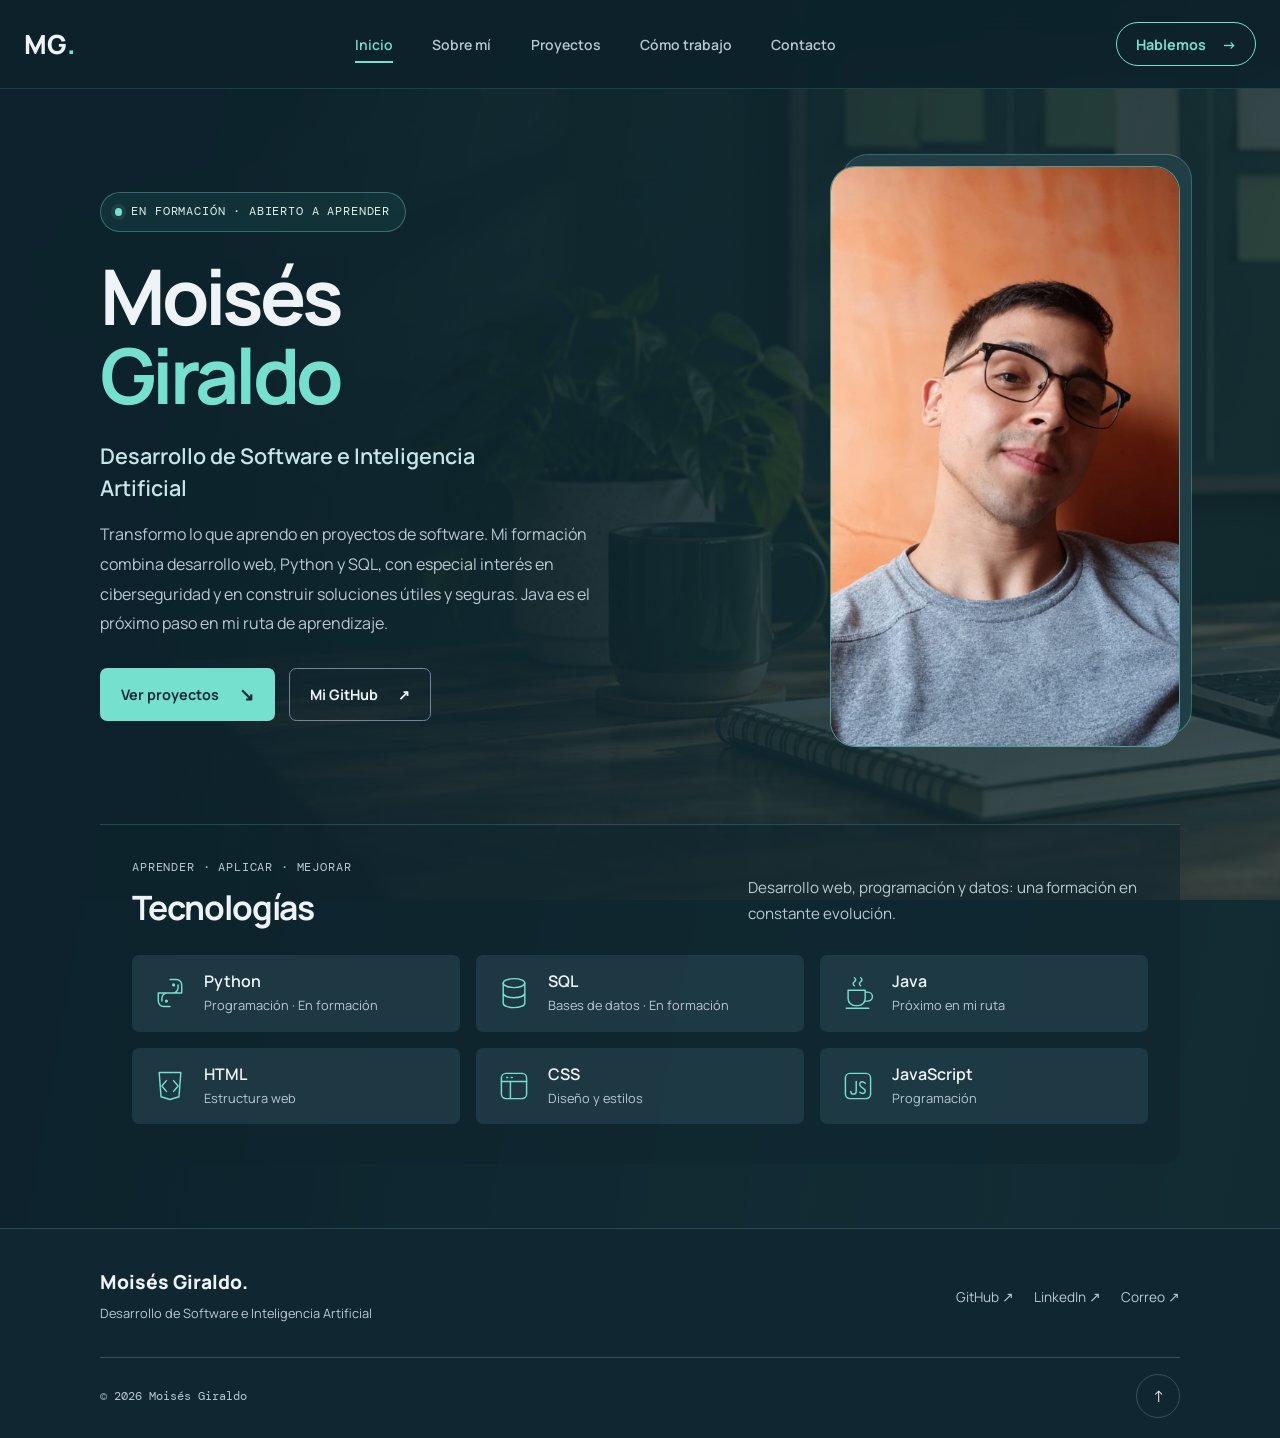
==== commit 7082b346: "feat: actualizar portafolio y aplicar identidad visual" ====
--- a/index.html
+++ b/index.html
@@ -9,6 +9,7 @@
     <link rel="stylesheet" href="css/styles.css">
     <link rel="stylesheet" href="css/inicio.css">
     <script src="js/app.js" defer></script>
+    <link rel="stylesheet" href="css/visual.css">
   </head>
   <body>
     <a class="skip-link" href="#contenido">Saltar al contenido</a>
@@ -25,6 +26,7 @@
           <a href="como-trabajo.html">Cómo trabajo</a>
           <a href="contacto.html">Contacto</a>
         </nav>
+        <a class="header-cta" href="contacto.html">Hablemos <span aria-hidden="true">→</span></a>
       </div>
     </header>
 
@@ -34,7 +36,7 @@
           <p class="eyebrow"><span class="status-dot"></span> En formación · Abierto a aprender</p>
           <h1 id="hero-title">Moisés<br><span>Giraldo</span></h1>
           <p class="hero-role">Desarrollo de Software e Inteligencia Artificial</p>
-          <p class="hero-intro">Desarrollo proyectos web con HTML, CSS y JavaScript mientras me formo en software e inteligencia artificial. Aquí puedes explorar las interfaces y revisar el código de mis proyectos.</p>
+          <p class="hero-intro">Transformo lo que aprendo en proyectos de software. Mi formación combina desarrollo web, Python y SQL, con especial interés en ciberseguridad y en construir soluciones útiles y seguras. Java es el próximo paso en mi ruta de aprendizaje.</p>
           <div class="hero-actions">
             <a class="button button-primary" href="proyectos.html">Ver proyectos <span aria-hidden="true">↘</span></a>
             <a class="button button-secondary" href="https://github.com/ellmoi" target="_blank" rel="noopener noreferrer">Mi GitHub <span aria-hidden="true">↗</span></a>
@@ -42,8 +44,6 @@
         </div>
         <div class="portrait">
           <img class="portrait-photo" src="assets/moises-portafolio.webp" alt="Retrato de Moisés Giraldo" fetchpriority="high" decoding="async">
-          <span class="portrait-index">01 / PERFIL</span>
-          <span class="portrait-corner" aria-hidden="true"></span>
         </div>
       </section>
       <section class="technologies section-wrap" id="tecnologias" aria-labelledby="technologies-title">
@@ -52,9 +52,21 @@
             <p class="eyebrow">Aprender · Aplicar · Mejorar</p>
             <h2 id="technologies-title">Tecnologías</h2>
           </div>
-          <p>Herramientas que aplico en mis proyectos web.</p>
+          <p>Desarrollo web, programación y datos: una formación en constante evolución.</p>
         </div>
-        <ul class="skill-list" aria-label="Tecnologías aplicadas en mis proyectos">
+        <ul class="skill-list" aria-label="Tecnologías y ruta de aprendizaje">
+          <li>
+            <svg class="technology-icon" viewBox="0 0 40 40" aria-hidden="true" focusable="false"><path d="M20 5h7a6 6 0 0 1 6 6v9H17a6 6 0 0 0-6 6v3M20 35h-7a6 6 0 0 1-6-6v-9h16a6 6 0 0 0 6-6v-3"/><circle cx="24" cy="11" r="1"/><circle cx="16" cy="29" r="1"/></svg>
+            <div><h3>Python</h3><p>Programación · En formación</p></div>
+          </li>
+          <li>
+            <svg class="technology-icon" viewBox="0 0 40 40" aria-hidden="true" focusable="false"><ellipse cx="20" cy="9" rx="12" ry="5"/><path d="M8 9v22c0 7 24 7 24 0V9M8 20c0 7 24 7 24 0"/></svg>
+            <div><h3>SQL</h3><p>Bases de datos · En formación</p></div>
+          </li>
+          <li>
+            <svg class="technology-icon" viewBox="0 0 40 40" aria-hidden="true" focusable="false"><path d="M9 17h19v9a8 8 0 0 1-8 8h-3a8 8 0 0 1-8-8Zm19 2h3a5 5 0 0 1 0 10h-4M16 12c-5-4 5-5 0-9m7 9c-5-4 5-5 0-9M7 37h25"/></svg>
+            <div><h3>Java</h3><p>Próximo en mi ruta</p></div>
+          </li>
           <li>
             <svg class="technology-icon" viewBox="0 0 40 40" aria-hidden="true" focusable="false"><path d="M8 5h24l-2 27-10 3-10-3Z"/><path d="m16 14-5 6 5 6m8-12 5 6-5 6"/></svg>
             <div><h3>HTML</h3><p>Estructura web</p></div>
@@ -72,10 +84,17 @@
     </main>
 
     <footer class="site-footer">
-      <a class="footer-name" href="index.html">Moisés Giraldo</a>
-      <p>Desarrollo de Software e Inteligencia Artificial</p>
-      <a class="back-top" href="index.html" aria-label="Volver al inicio">↑</a>
-      <span class="footer-copy">© <span id="year">2026</span></span>
+      <div class="footer-inner">
+        <div class="footer-top">
+          <div><a class="footer-name" href="index.html">Moisés Giraldo<span aria-hidden="true">.</span></a><p>Desarrollo de Software e Inteligencia Artificial</p></div>
+          <nav class="footer-links" aria-label="Perfiles y contacto">
+            <a href="https://github.com/ellmoi" target="_blank" rel="noopener noreferrer">GitHub ↗</a>
+            <a href="https://www.linkedin.com/in/moises-giraldo-7874b9283" target="_blank" rel="noopener noreferrer">LinkedIn ↗</a>
+            <a href="mailto:moises10giraldo@gmail.com">Correo ↗</a>
+          </nav>
+        </div>
+        <div class="footer-bottom"><span class="footer-copy">© <span id="year">2026</span> Moisés Giraldo</span><a class="back-top" href="index.html" aria-label="Volver al inicio">↑</a></div>
+      </div>
     </footer>
   </body>
 </html>
--- a/css/visual.css
+++ b/css/visual.css
@@ -0,0 +1,70 @@
+/* Identidad visual común: se carga después de los estilos de cada página. */
+:root { --paper: #142b35; --surface: #1c3540; --deep: #1c3540; --accent: #75e0cd; --line: #36515b; }
+body {
+  background: linear-gradient(100deg, rgb(12 34 44 / 97%) 15%, rgb(17 43 51 / 85%) 65%, rgb(17 43 51 / 78%)), url('../assets/proceso-scrum.jpg') center top / auto 900px no-repeat, var(--paper);
+}
+.home-intro { background: transparent; }
+.site-header, .site-header.home-header { background: rgb(13 34 43 / 90%); border-bottom: 1px solid rgb(117 224 205 / 16%); }
+.site-header .header-inner { width: min(100% - 3rem, 1240px); min-height: 5.5rem; }
+.site-header .wordmark { font-size: 1.65rem; }
+.site-header .site-nav a { position: relative; padding-inline: 0.75rem; }
+.site-header .site-nav a[aria-current="page"] { text-decoration: none; color: var(--accent); }
+.site-header .site-nav a[aria-current="page"]::after { position: absolute; bottom: 0.25rem; left: 0.75rem; right: 0.75rem; height: 2px; background: var(--accent); content: ''; }
+.header-cta { display: inline-flex; align-items: center; justify-content: center; gap: 1rem; min-height: 44px; padding: 0.65rem 1.15rem; border: 1px solid var(--accent); border-radius: 2rem; color: var(--accent); font-size: 0.9rem; font-weight: 700; transition: background 180ms ease, color 180ms ease; }
+.header-cta:hover { color: var(--paper); background: var(--accent); }
+.home-intro .hero { padding-block: clamp(3rem, 6vw, 5rem); }
+.home-intro .hero .eyebrow { display: inline-flex; padding: 0.5rem 0.85rem; border: 1px solid rgb(117 224 205 / 35%); border-radius: 2rem; background: rgb(24 79 79 / 35%); color: #dcefe9; }
+.home-intro h1 { font-size: clamp(3rem, 6vw, 5rem); }
+.home-intro h1 span { color: var(--accent); }
+.home-intro .hero-role { color: #c7e5e9; }
+.home-intro .portrait { aspect-ratio: auto; border: 1px solid rgb(117 224 205 / 60%); padding: 0; border-radius: 1.6rem; box-shadow: 12px -12px 0 -1px #213e47, 12px -12px 0 0 rgb(117 224 205 / 35%); }
+.home-intro .portrait-photo { position: static; display: block; width: 100%; height: auto; object-fit: contain; }
+.home-intro .technologies { background: rgb(15 37 47 / 55%); border-top-color: rgb(117 224 205 / 20%); padding: 2rem clamp(1rem, 3vw, 2rem) 2.5rem; margin-bottom: 4rem; border-radius: 0 0 1rem 1rem; }
+.home-intro .skill-list li { background: rgb(36 65 76 / 70%); }
+.page-intro { position: relative; padding-bottom: 2.5rem; }
+.page-intro::after { content: ''; display: block; width: 3rem; height: 3px; margin-top: 1.75rem; background: var(--accent); }
+.page-title { letter-spacing: -0.045em; }
+.page-description { color: #c6d7df; }
+.about { padding-block: 3rem; }
+.about-copy { padding: 1.5rem; border-left: 2px solid rgb(117 224 205 / 35%); background: rgb(28 53 64 / 65%); border-radius: 0 0.8rem 0.8rem 0; }
+.contact { padding-block: 3rem; }
+.contact-list { background: rgb(28 53 64 / 85%); border-color: rgb(117 224 205 / 25%); }
+.contact-row > span:last-child { transition: transform 180ms ease; }
+.contact-row:hover > span:last-child { transform: translate(2px, -2px); }
+.repository-cover { border: 1px solid rgb(185 201 212 / 18%); }
+.repository-gallery-heading { border-top: 0; }
+.scrum-steps li { background: rgb(28 53 64 / 88%); border-top: 2px solid rgb(117 224 205 / 35%); }
+.scrum-icon { background: #284952; }
+.site-footer { display: block; padding: 0; background: #102731; border-top: 1px solid rgb(117 224 205 / 20%); }
+.footer-inner { width: min(100% - 3rem, 1080px); margin-inline: auto; padding-block: 2.5rem 1.25rem; }
+.footer-top { display: flex; justify-content: space-between; align-items: center; flex-wrap: wrap; gap: 1.5rem; padding-bottom: 2rem; }
+.site-footer .footer-name { display: inline-block; margin-bottom: 0.5rem; font-size: 1.2rem; }
+.site-footer .footer-top p { max-width: 28rem; line-height: 1.7; }
+.footer-links { display: flex; flex-wrap: wrap; gap: 0.5rem 1.25rem; }
+.footer-links a { display: inline-flex; align-items: center; min-height: 44px; color: var(--muted); font-size: 0.85rem; transition: color 180ms ease; }
+.footer-links a:hover { color: var(--accent); }
+.footer-bottom { display: flex; align-items: center; justify-content: space-between; gap: 1rem; padding-top: 1rem; border-top: 1px solid var(--line); }
+.site-footer .back-top { width: 2.75rem; }
+@media (min-width: 681px) and (max-width: 960px) {
+  .site-header .header-inner { gap: 0.3rem; }
+  .site-header .site-nav { gap: 0; }
+  .site-header .site-nav a { padding-inline: 0.4rem; font-size: 0.8rem; }
+  .header-cta { padding-inline: 0.8rem; gap: 0.5rem; font-size: 0.8rem; }
+}
+@media (max-width: 680px) {
+  body { background-size: auto, auto 1000px; }
+  .site-header .header-inner { width: calc(100% - 2rem); min-height: 4.5rem; gap: 0.75rem; }
+  .site-header .wordmark { margin-right: auto; }
+  .site-header .menu-toggle { order: 3; }
+  .site-header .site-nav { order: 4; background: #142b35; }
+  .header-cta { padding: 0.5rem 0.8rem; gap: 0.6rem; font-size: 0.8rem; }
+  .home-intro .hero .eyebrow { font-size: 0.65rem; letter-spacing: 0.015em; }
+  .home-intro .portrait { width: min(calc(100% - 12px), 320px); }
+  .home-intro .technologies { padding-inline: 1rem; margin-bottom: 2.5rem; }
+  .about-copy { padding: 1.25rem; }
+  .footer-inner { width: calc(100% - 2rem); }
+  .footer-top { align-items: start; flex-direction: column; }
+}
+@media (prefers-reduced-motion: reduce) {
+  .contact-row:hover > span:last-child { transform: none; }
+}
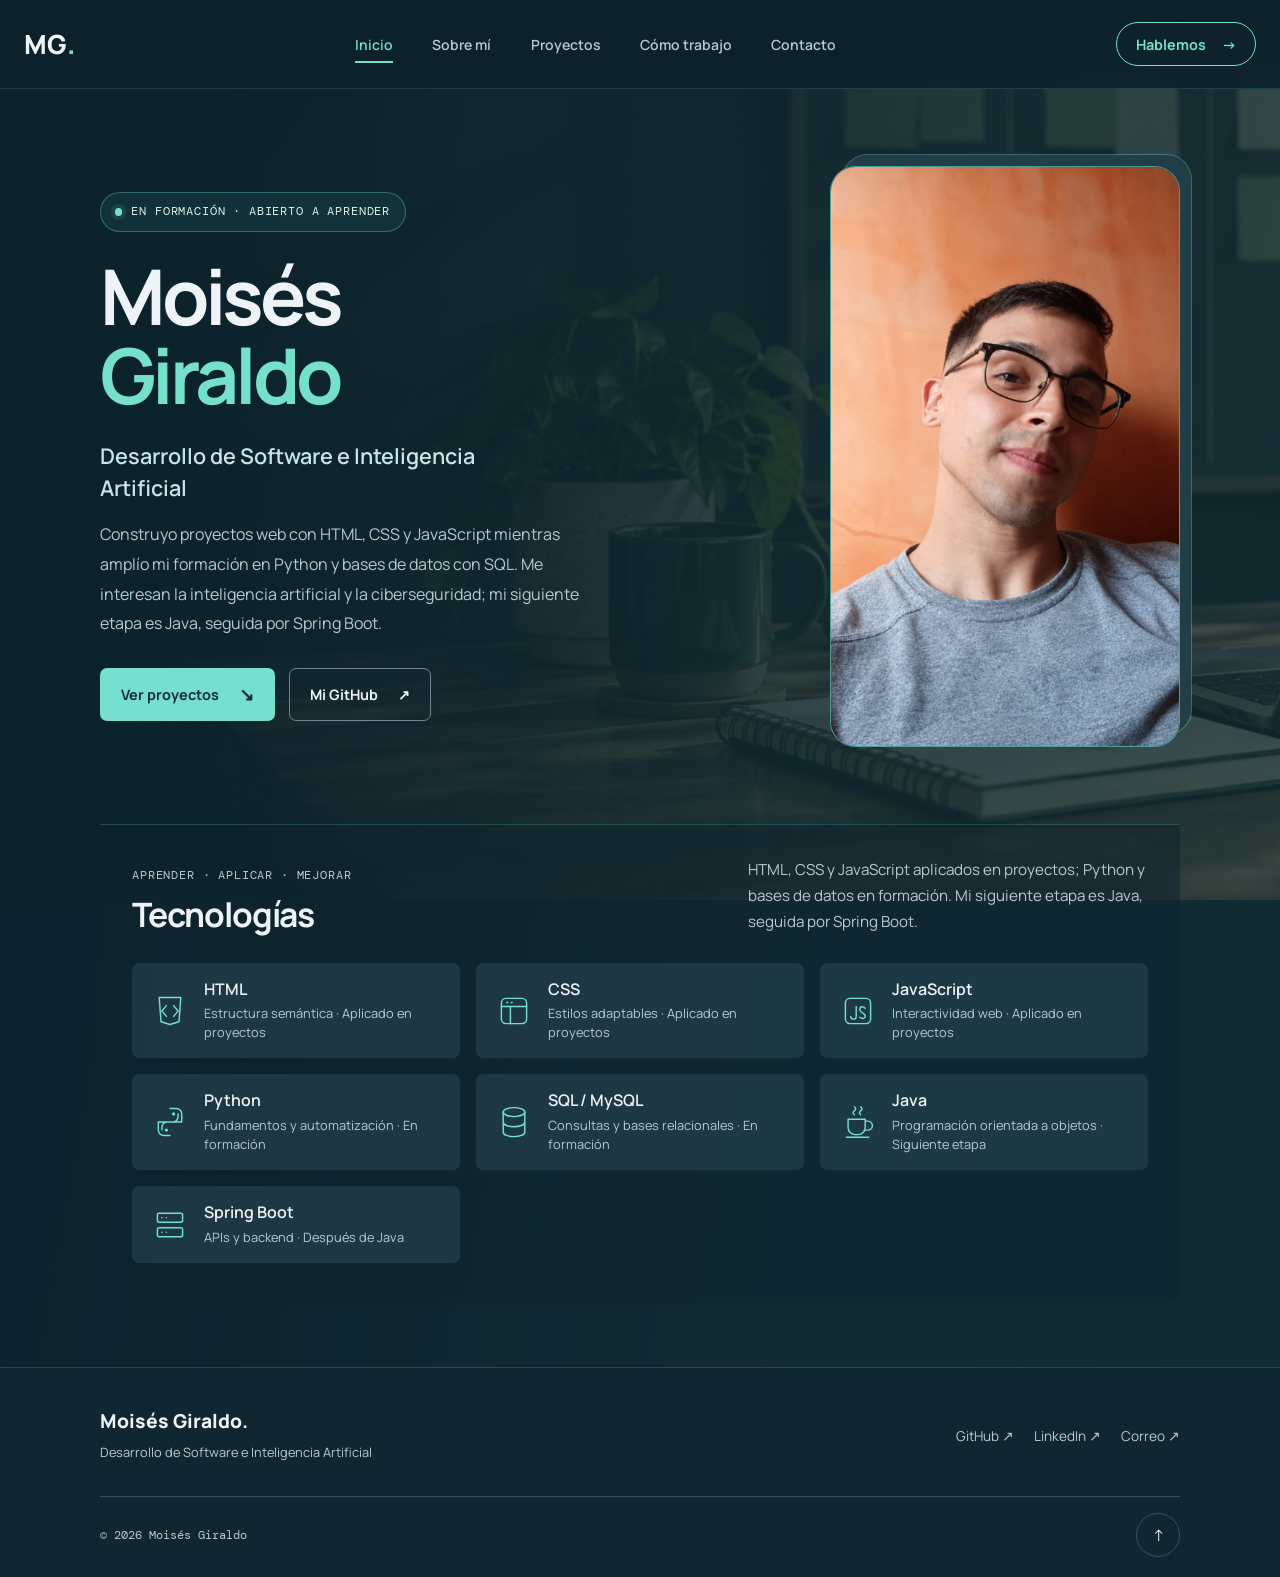
==== commit 15cb61a7: "content: unificar tecnologias y niveles de aprendizaje" ====
--- a/index.html
+++ b/index.html
@@ -36,7 +36,7 @@
           <p class="eyebrow"><span class="status-dot"></span> En formación · Abierto a aprender</p>
           <h1 id="hero-title">Moisés<br><span>Giraldo</span></h1>
           <p class="hero-role">Desarrollo de Software e Inteligencia Artificial</p>
-          <p class="hero-intro">Transformo lo que aprendo en proyectos de software. Mi formación combina desarrollo web, Python y SQL, con especial interés en ciberseguridad y en construir soluciones útiles y seguras. Java es el próximo paso en mi ruta de aprendizaje.</p>
+          <p class="hero-intro">Construyo proyectos web con HTML, CSS y JavaScript mientras amplío mi formación en Python y bases de datos con SQL. Me interesan la inteligencia artificial y la ciberseguridad; mi siguiente etapa es Java, seguida por Spring Boot.</p>
           <div class="hero-actions">
             <a class="button button-primary" href="proyectos.html">Ver proyectos <span aria-hidden="true">↘</span></a>
             <a class="button button-secondary" href="https://github.com/ellmoi" target="_blank" rel="noopener noreferrer">Mi GitHub <span aria-hidden="true">↗</span></a>
@@ -52,32 +52,36 @@
             <p class="eyebrow">Aprender · Aplicar · Mejorar</p>
             <h2 id="technologies-title">Tecnologías</h2>
           </div>
-          <p>Desarrollo web, programación y datos: una formación en constante evolución.</p>
+          <p>HTML, CSS y JavaScript aplicados en proyectos; Python y bases de datos en formación. Mi siguiente etapa es Java, seguida por Spring Boot.</p>
         </div>
         <ul class="skill-list" aria-label="Tecnologías y ruta de aprendizaje">
           <li>
+            <svg class="technology-icon" viewBox="0 0 40 40" aria-hidden="true" focusable="false"><path d="M8 5h24l-2 27-10 3-10-3Z"/><path d="m16 14-5 6 5 6m8-12 5 6-5 6"/></svg>
+            <div><h3>HTML</h3><p>Estructura semántica · Aplicado en proyectos</p></div>
+          </li>
+          <li>
+            <svg class="technology-icon" viewBox="0 0 40 40" aria-hidden="true" focusable="false"><rect x="6" y="6" width="28" height="28" rx="5"/><path d="M6 15h28M16 15v19M12 10.5h1m4 0h1"/></svg>
+            <div><h3>CSS</h3><p>Estilos adaptables · Aplicado en proyectos</p></div>
+          </li>
+          <li>
+            <svg class="technology-icon" viewBox="0 0 40 40" aria-hidden="true" focusable="false"><rect x="6" y="6" width="28" height="28" rx="5"/><path d="M18 15v11c0 4-6 4-6 0m16-9c-5-5-9 2-3 5s2 9-3 5"/></svg>
+            <div><h3>JavaScript</h3><p>Interactividad web · Aplicado en proyectos</p></div>
+          </li>
+          <li>
             <svg class="technology-icon" viewBox="0 0 40 40" aria-hidden="true" focusable="false"><path d="M20 5h7a6 6 0 0 1 6 6v9H17a6 6 0 0 0-6 6v3M20 35h-7a6 6 0 0 1-6-6v-9h16a6 6 0 0 0 6-6v-3"/><circle cx="24" cy="11" r="1"/><circle cx="16" cy="29" r="1"/></svg>
-            <div><h3>Python</h3><p>Programación · En formación</p></div>
+            <div><h3>Python</h3><p>Fundamentos y automatización · En formación</p></div>
           </li>
           <li>
             <svg class="technology-icon" viewBox="0 0 40 40" aria-hidden="true" focusable="false"><ellipse cx="20" cy="9" rx="12" ry="5"/><path d="M8 9v22c0 7 24 7 24 0V9M8 20c0 7 24 7 24 0"/></svg>
-            <div><h3>SQL</h3><p>Bases de datos · En formación</p></div>
+            <div><h3>SQL / MySQL</h3><p>Consultas y bases relacionales · En formación</p></div>
           </li>
           <li>
             <svg class="technology-icon" viewBox="0 0 40 40" aria-hidden="true" focusable="false"><path d="M9 17h19v9a8 8 0 0 1-8 8h-3a8 8 0 0 1-8-8Zm19 2h3a5 5 0 0 1 0 10h-4M16 12c-5-4 5-5 0-9m7 9c-5-4 5-5 0-9M7 37h25"/></svg>
-            <div><h3>Java</h3><p>Próximo en mi ruta</p></div>
+            <div><h3>Java</h3><p>Programación orientada a objetos · Siguiente etapa</p></div>
           </li>
           <li>
-            <svg class="technology-icon" viewBox="0 0 40 40" aria-hidden="true" focusable="false"><path d="M8 5h24l-2 27-10 3-10-3Z"/><path d="m16 14-5 6 5 6m8-12 5 6-5 6"/></svg>
-            <div><h3>HTML</h3><p>Estructura web</p></div>
-          </li>
-          <li>
-            <svg class="technology-icon" viewBox="0 0 40 40" aria-hidden="true" focusable="false"><rect x="6" y="6" width="28" height="28" rx="5"/><path d="M6 15h28M16 15v19M12 10.5h1m4 0h1"/></svg>
-            <div><h3>CSS</h3><p>Diseño y estilos</p></div>
-          </li>
-          <li>
-            <svg class="technology-icon" viewBox="0 0 40 40" aria-hidden="true" focusable="false"><rect x="6" y="6" width="28" height="28" rx="5"/><path d="M18 15v11c0 4-6 4-6 0m16-9c-5-5-9 2-3 5s2 9-3 5"/></svg>
-            <div><h3>JavaScript</h3><p>Programación</p></div>
+            <svg class="technology-icon" viewBox="0 0 40 40" aria-hidden="true" focusable="false"><rect x="6" y="7" width="28" height="10" rx="2"/><rect x="6" y="23" width="28" height="10" rx="2"/><path d="M11 12h.1M16 12h.1M11 28h.1M16 28h.1"/></svg>
+            <div><h3>Spring Boot</h3><p>APIs y backend · Después de Java</p></div>
           </li>
         </ul>
       </section>
--- a/css/styles.css
+++ b/css/styles.css
@@ -239,29 +239,63 @@
 .repository-gallery-heading { display: flex; justify-content: space-between; flex-wrap: wrap; gap: 0.5rem 2rem; padding-block: 1rem; border-top: 1px solid var(--line); }
 .repository-gallery-heading p { margin: 0; color: var(--muted); font-size: 0.75rem; line-height: 1.7; }
 .repository-cover-list { display: grid; gap: 1.25rem; }
-.repository-cover { position: relative; isolation: isolate; min-height: 260px; overflow: hidden; border-radius: 0.85rem; background: #15241f; color: #fff; box-shadow: 0 8px 24px rgb(25 38 32 / 8%); }
-.repository-cover-image { position: absolute; inset: 0; z-index: -2; width: 100%; height: 100%; object-fit: cover; object-position: center; transition: transform 300ms ease; }
-.repository-cover::before { position: absolute; inset: 0; z-index: -1; content: ''; background: linear-gradient(90deg, rgb(8 17 14 / 94%) 0%, rgb(8 17 14 / 83%) 32%, rgb(8 17 14 / 35%) 66%, rgb(8 17 14 / 8%) 100%); }
-.repository-cover-content { max-width: 42rem; padding: clamp(1.5rem, 3vw, 2.25rem); }
+.repository-cover { position: relative; min-width: 0; min-height: 260px; overflow: hidden; border: 1px solid rgb(185 201 212 / 18%); border-radius: 0.85rem; background: #15241f; color: #fff; box-shadow: 0 8px 24px rgb(25 38 32 / 8%); }
+.repository-cover-link { position: absolute; inset: 0; display: block; overflow: hidden; color: inherit; text-decoration: none; }
+.repository-cover-image { position: absolute; inset: 0; z-index: 0; width: 100%; height: 100%; object-fit: cover; object-position: center; transition: transform 300ms ease; }
+.repository-cover-link::before { position: absolute; inset: auto 0 0; z-index: 1; height: 38%; content: ''; background: linear-gradient(transparent, rgb(0 0 0 / 74%)); }
+.repository-cover-link::after { position: absolute; inset: 0; z-index: 1; content: ''; background: linear-gradient(90deg, rgb(8 17 14 / 94%) 0%, rgb(8 17 14 / 83%) 32%, rgb(8 17 14 / 35%) 66%, rgb(8 17 14 / 8%) 100%); opacity: 0; transition: opacity 220ms ease; }
+.repository-cover-content { position: absolute; inset: 0; z-index: 2; display: flex; flex-direction: column; align-items: flex-start; justify-content: center; max-width: 42rem; padding: clamp(1.5rem, 3vw, 2.25rem); }
+.repository-cover-content > :not(h2) { opacity: 0; transform: translateY(0.35rem); transition: opacity 200ms ease, transform 200ms ease; }
 .repository-index { display: block; margin-bottom: 0.85rem; color: #d0e4c3; font: 0.65rem var(--mono); letter-spacing: 0.1em; }
-.repository-cover h2 { margin: 0 0 0.65rem; font-size: clamp(1.65rem, 3.3vw, 2.65rem); font-weight: 700; line-height: 1.1; letter-spacing: -0.045em; }
+.repository-cover h2 { position: absolute; right: 1.5rem; bottom: 1.2rem; left: 1.5rem; margin: 0; color: #fff; font-size: clamp(1.2rem, 2.4vw, 1.65rem); font-weight: 700; line-height: 1.15; text-shadow: 0 1px 8px rgb(0 0 0 / 60%); }
 .repository-cover-content > p { max-width: 30rem; margin-bottom: 1rem; color: #e2e8e3; font-size: 0.85rem; line-height: 1.65; }
-.repository-tech { display: flex; flex-wrap: wrap; gap: 0.4rem; margin: 0 0 1rem; padding: 0; list-style: none; }
+.repository-tech { display: flex; flex-wrap: wrap; gap: 0.4rem; margin: 0 0 0.8rem; padding: 0; list-style: none; }
 .repository-tech li { padding: 0.3rem 0.5rem; border: 1px solid rgb(255 255 255 / 28%); border-radius: 0.25rem; background: rgb(8 17 14 / 45%); color: #edf4e9; font: 0.65rem var(--mono); }
-.repository-links { display: flex; flex-wrap: wrap; gap: 0.6rem; }
-.cover-link { display: inline-flex; align-items: center; justify-content: center; gap: 0.9rem; min-height: 44px; padding: 0.65rem 0.9rem; border: 1px solid rgb(255 255 255 / 55%); border-radius: 0.4rem; background: rgb(8 17 14 / 65%); color: #fff; font-size: 0.75rem; font-weight: 700; transition: background 160ms ease, color 160ms ease; }
-.cover-link-primary { border-color: #b4ee5c; background: #b4ee5c; color: #15241f; }
-.cover-link:hover { border-color: #fff; background: #fff; color: #15241f; }
-.cover-link:focus-visible { outline: 3px solid #b4ee5c; outline-offset: 4px; }
+.repository-open { display: inline-flex; align-items: center; gap: 0.5rem; min-height: 40px; margin-top: 0.35rem; padding: 0.55rem 0.8rem; border: 1px solid rgb(255 255 255 / 70%); border-radius: 0.25rem; font-size: 0.75rem; font-weight: 700; }
+.repository-cover-link:focus-visible { outline: 3px solid var(--accent); outline-offset: -5px; }
 @media (hover: hover) {
-  .repository-cover:hover .repository-cover-image { transform: scale(1.025); }
-}
+  .repository-cover-link:hover .repository-cover-image { transform: scale(1.035); }
+  .repository-cover-link:hover::after { opacity: 1; }
+  .repository-cover-link:hover .repository-cover-content > :not(h2) { opacity: 1; transform: translateY(0); }
+}
+.repository-cover-link:focus-visible::after, .repository-cover-link:focus-visible .repository-cover-content > :not(h2) { opacity: 1; transform: translateY(0); }
 @media (max-width: 680px) {
   .repository-cover { min-height: 300px; }
   .repository-cover-image { object-position: 70% center; }
-  .repository-cover::before { background: linear-gradient(90deg, rgb(8 17 14 / 91%), rgb(8 17 14 / 68%) 65%, rgb(8 17 14 / 35%)); }
   .repository-cover-content { padding: 1.5rem 1.25rem; }
   .repository-cover h2 { font-size: clamp(1.65rem, 7vw, 2.25rem); }
+}
+
+.project-detail-shell { width: min(100% - 3rem, 1240px); margin-inline: auto; padding-block: clamp(1.5rem, 4vw, 3rem) 5rem; }
+.project-detail-back { display: inline-flex; align-items: center; gap: 0.6rem; min-height: 44px; color: var(--muted); font-size: 0.8rem; text-decoration: none; }
+.project-detail-back:hover { color: var(--accent); }
+.project-detail-heading { display: grid; grid-template-columns: 1fr minmax(15rem, 0.5fr); align-items: end; gap: 2rem; margin-block: clamp(2.5rem, 6vw, 5rem); }
+.project-detail-heading .eyebrow, .project-detail-copy .eyebrow { color: var(--accent); font: 0.7rem var(--mono); text-transform: uppercase; }
+.project-detail-heading h1 { max-width: 12ch; margin: 0; font-size: clamp(3rem, 7vw, 6rem); line-height: 0.98; }
+.project-detail-heading > p { max-width: 26rem; margin: 0 0 0.3rem; color: var(--muted); line-height: 1.7; }
+.project-detail-grid { display: grid; grid-template-columns: minmax(0, 1.2fr) minmax(18rem, 0.8fr); align-items: center; gap: clamp(2rem, 6vw, 6rem); }
+.project-detail-media { position: relative; min-width: 0; margin: 0; overflow: hidden; aspect-ratio: 1.35; border: 1px solid var(--line); border-radius: 0.5rem; background: var(--surface); }
+.project-detail-media img { display: block; width: 100%; height: 100%; object-fit: cover; }
+.project-detail-media figcaption { position: absolute; right: 0.8rem; bottom: 0.8rem; padding: 0.4rem 0.55rem; background: rgb(0 0 0 / 62%); color: #fff; font: 0.62rem var(--mono); }
+.project-detail-copy h2 { margin: 0 0 1rem; font-size: clamp(2rem, 4vw, 3.25rem); line-height: 1.05; }
+.project-detail-copy > p { max-width: 36rem; color: var(--muted); font-size: 1rem; line-height: 1.8; }
+.project-detail-tech { display: flex; flex-wrap: wrap; gap: 0.5rem; margin-block: 1.5rem 2rem; }
+.project-detail-tech:empty { display: none; }
+.project-detail-tech li { padding: 0.4rem 0.65rem; border: 1px solid var(--line); border-radius: 999px; color: var(--muted); font: 0.7rem var(--mono); list-style: none; }
+.project-detail-actions { display: flex; flex-wrap: wrap; gap: 0.7rem; }
+.project-detail-button { display: inline-flex; align-items: center; justify-content: center; gap: 0.65rem; min-height: 46px; padding: 0.7rem 1rem; border: 1px solid var(--line); border-radius: 0.3rem; color: var(--ink); font-size: 0.8rem; font-weight: 700; text-decoration: none; }
+.project-detail-button[hidden] { display: none; }
+.project-detail-button-primary { border-color: var(--accent); background: var(--accent); color: #102a2a; }
+.project-detail-button:hover { border-color: var(--accent); }
+.project-detail-button[aria-disabled="true"] { color: var(--muted); cursor: not-allowed; }
+.project-detail-error { width: min(100% - 3rem, 60rem); margin: 15vh auto; color: var(--ink); }
+.project-detail-error a { color: var(--accent); }
+@media (max-width: 760px) {
+  .project-detail-shell { width: min(100% - 2rem, 1240px); }
+  .project-detail-heading { grid-template-columns: 1fr; gap: 1rem; margin-block: 2.5rem; }
+  .project-detail-heading h1 { max-width: 14ch; font-size: clamp(3rem, 14vw, 4.5rem); }
+  .project-detail-grid { grid-template-columns: 1fr; gap: 2rem; }
+  .project-detail-media { aspect-ratio: 1.2; }
 }
 @media (min-width: 681px) {
   .site-nav { gap: clamp(0.25rem, 1.5vw, 1.25rem); }
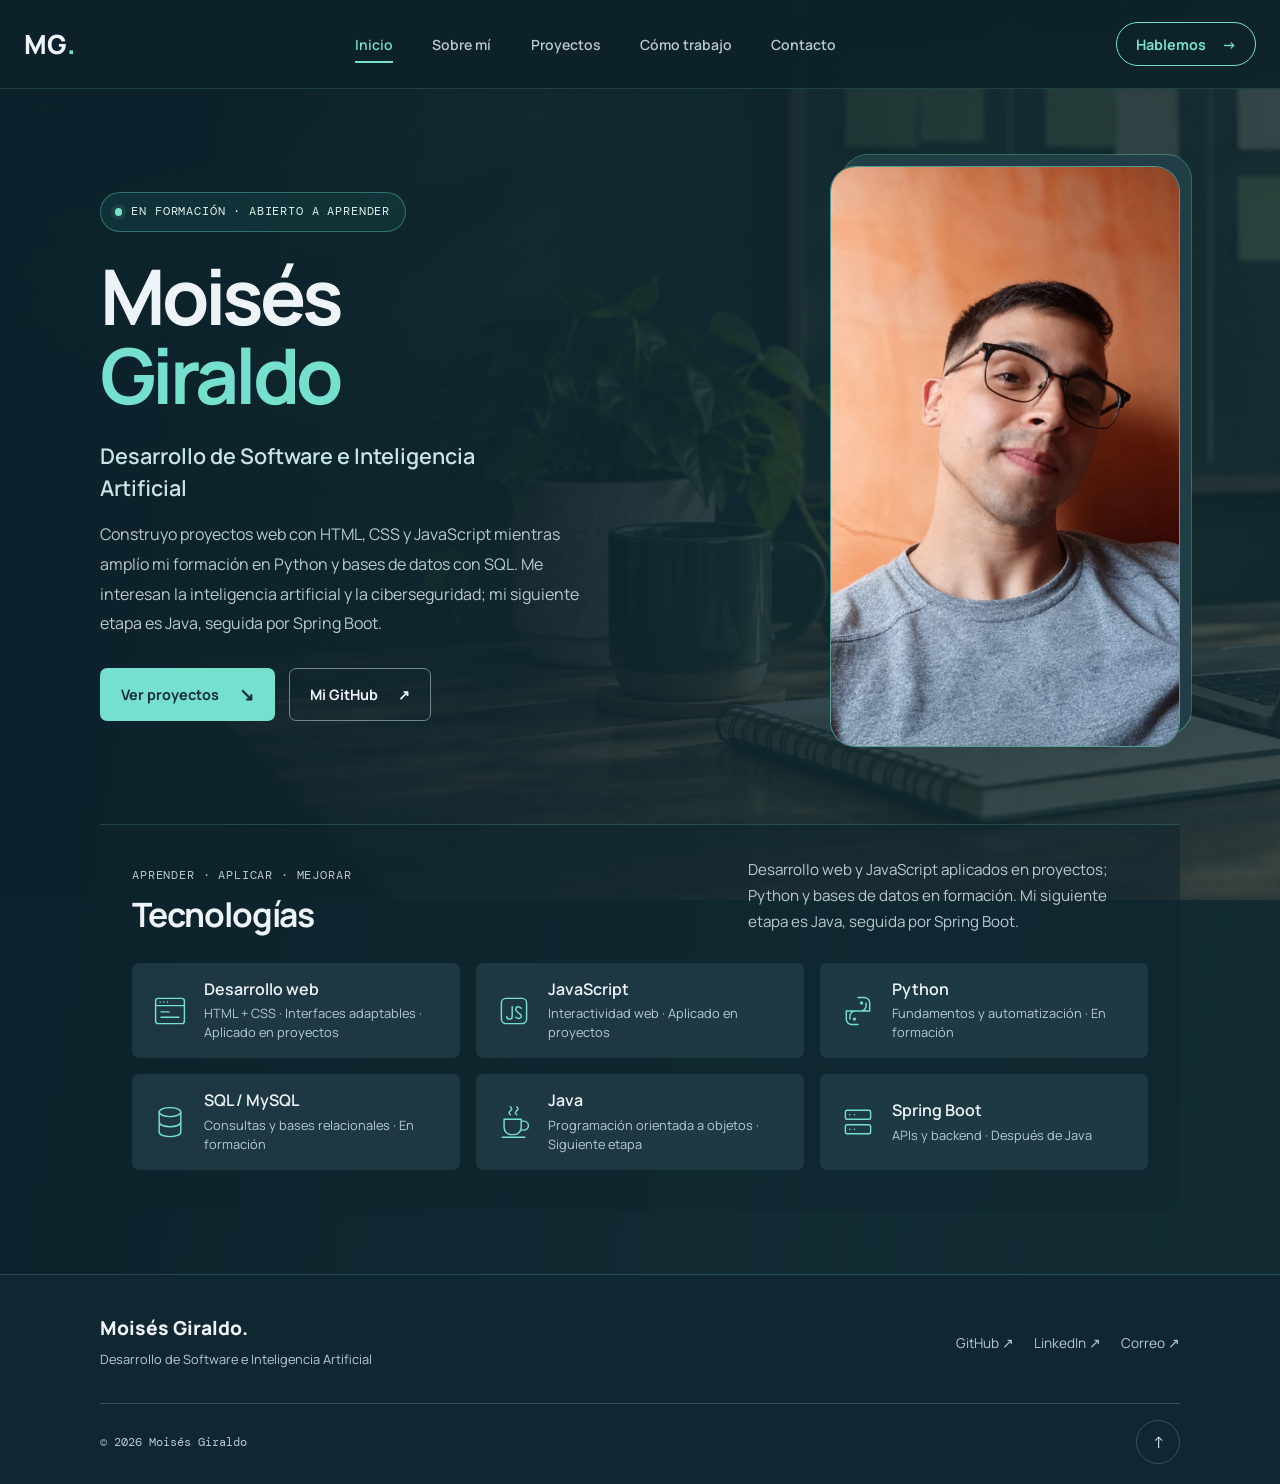
==== commit e5b69c87: "content: agrupar HTML y CSS en desarrollo web" ====
--- a/index.html
+++ b/index.html
@@ -52,16 +52,12 @@
             <p class="eyebrow">Aprender · Aplicar · Mejorar</p>
             <h2 id="technologies-title">Tecnologías</h2>
           </div>
-          <p>HTML, CSS y JavaScript aplicados en proyectos; Python y bases de datos en formación. Mi siguiente etapa es Java, seguida por Spring Boot.</p>
+          <p>Desarrollo web y JavaScript aplicados en proyectos; Python y bases de datos en formación. Mi siguiente etapa es Java, seguida por Spring Boot.</p>
         </div>
         <ul class="skill-list" aria-label="Tecnologías y ruta de aprendizaje">
           <li>
-            <svg class="technology-icon" viewBox="0 0 40 40" aria-hidden="true" focusable="false"><path d="M8 5h24l-2 27-10 3-10-3Z"/><path d="m16 14-5 6 5 6m8-12 5 6-5 6"/></svg>
-            <div><h3>HTML</h3><p>Estructura semántica · Aplicado en proyectos</p></div>
-          </li>
-          <li>
-            <svg class="technology-icon" viewBox="0 0 40 40" aria-hidden="true" focusable="false"><rect x="6" y="6" width="28" height="28" rx="5"/><path d="M6 15h28M16 15v19M12 10.5h1m4 0h1"/></svg>
-            <div><h3>CSS</h3><p>Estilos adaptables · Aplicado en proyectos</p></div>
+            <svg class="technology-icon" viewBox="0 0 40 40" aria-hidden="true" focusable="false"><rect x="4" y="6" width="32" height="28" rx="3"/><path d="M4 14h32M9 10h.1m4 0h.1m4 0h.1M10 21h9m-9 6h20"/></svg>
+            <div><h3>Desarrollo web</h3><p>HTML + CSS · Interfaces adaptables · Aplicado en proyectos</p></div>
           </li>
           <li>
             <svg class="technology-icon" viewBox="0 0 40 40" aria-hidden="true" focusable="false"><rect x="6" y="6" width="28" height="28" rx="5"/><path d="M18 15v11c0 4-6 4-6 0m16-9c-5-5-9 2-3 5s2 9-3 5"/></svg>
--- a/css/styles.css
+++ b/css/styles.css
@@ -379,3 +379,25 @@
 @media (prefers-reduced-motion: reduce) {
   .button-primary:hover { transform: none; }
 }
+
+.contact-request { display: grid; grid-template-columns: minmax(0, 0.8fr) minmax(0, 1.2fr); gap: clamp(2rem, 8vw, 7rem); padding-block: clamp(3rem, 7vw, 5rem); }
+.contact-request-heading h2 { max-width: 10ch; margin: 0 0 1rem; font-size: clamp(2.2rem, 4.5vw, 3.6rem); line-height: 1.05; }
+.contact-request-heading > p:last-child { max-width: 24rem; color: var(--muted); font-size: 0.9rem; line-height: 1.7; }
+.contact-form { display: grid; grid-template-columns: repeat(2, minmax(0, 1fr)); align-content: start; gap: 1.25rem; }
+.contact-field { display: grid; min-width: 0; gap: 0.5rem; }
+.contact-field label { font-size: 0.78rem; font-weight: 700; }
+.contact-field input, .contact-field select, .contact-field textarea { width: 100%; min-height: 46px; padding: 0.7rem 0.8rem; border: 1px solid var(--line); border-radius: 0.3rem; background: var(--surface); color: var(--ink); font: 0.9rem var(--sans); }
+.contact-field textarea { min-height: 8rem; resize: vertical; line-height: 1.6; }
+.contact-field input:focus-visible, .contact-field select:focus-visible, .contact-field textarea:focus-visible { outline: 2px solid var(--accent); outline-offset: 2px; }
+.contact-field-message, .contact-form-actions { grid-column: 1 / -1; }
+.contact-form-actions { display: flex; align-items: flex-start; flex-wrap: wrap; gap: 1rem; }
+.contact-form-actions .button { cursor: pointer; }
+.contact-form-status { margin: 0; color: var(--muted); font-size: 0.8rem; line-height: 1.7; }
+.contact-draft-link { display: inline-block; min-height: 44px; padding-block: 0.65rem; color: var(--accent); font-weight: 700; text-underline-offset: 0.2rem; }
+@media (max-width: 760px) {
+  .contact-request { grid-template-columns: 1fr; gap: 1.5rem; }
+}
+@media (max-width: 480px) {
+  .contact-form { grid-template-columns: 1fr; }
+  .contact-field-message, .contact-form-actions { grid-column: auto; }
+}
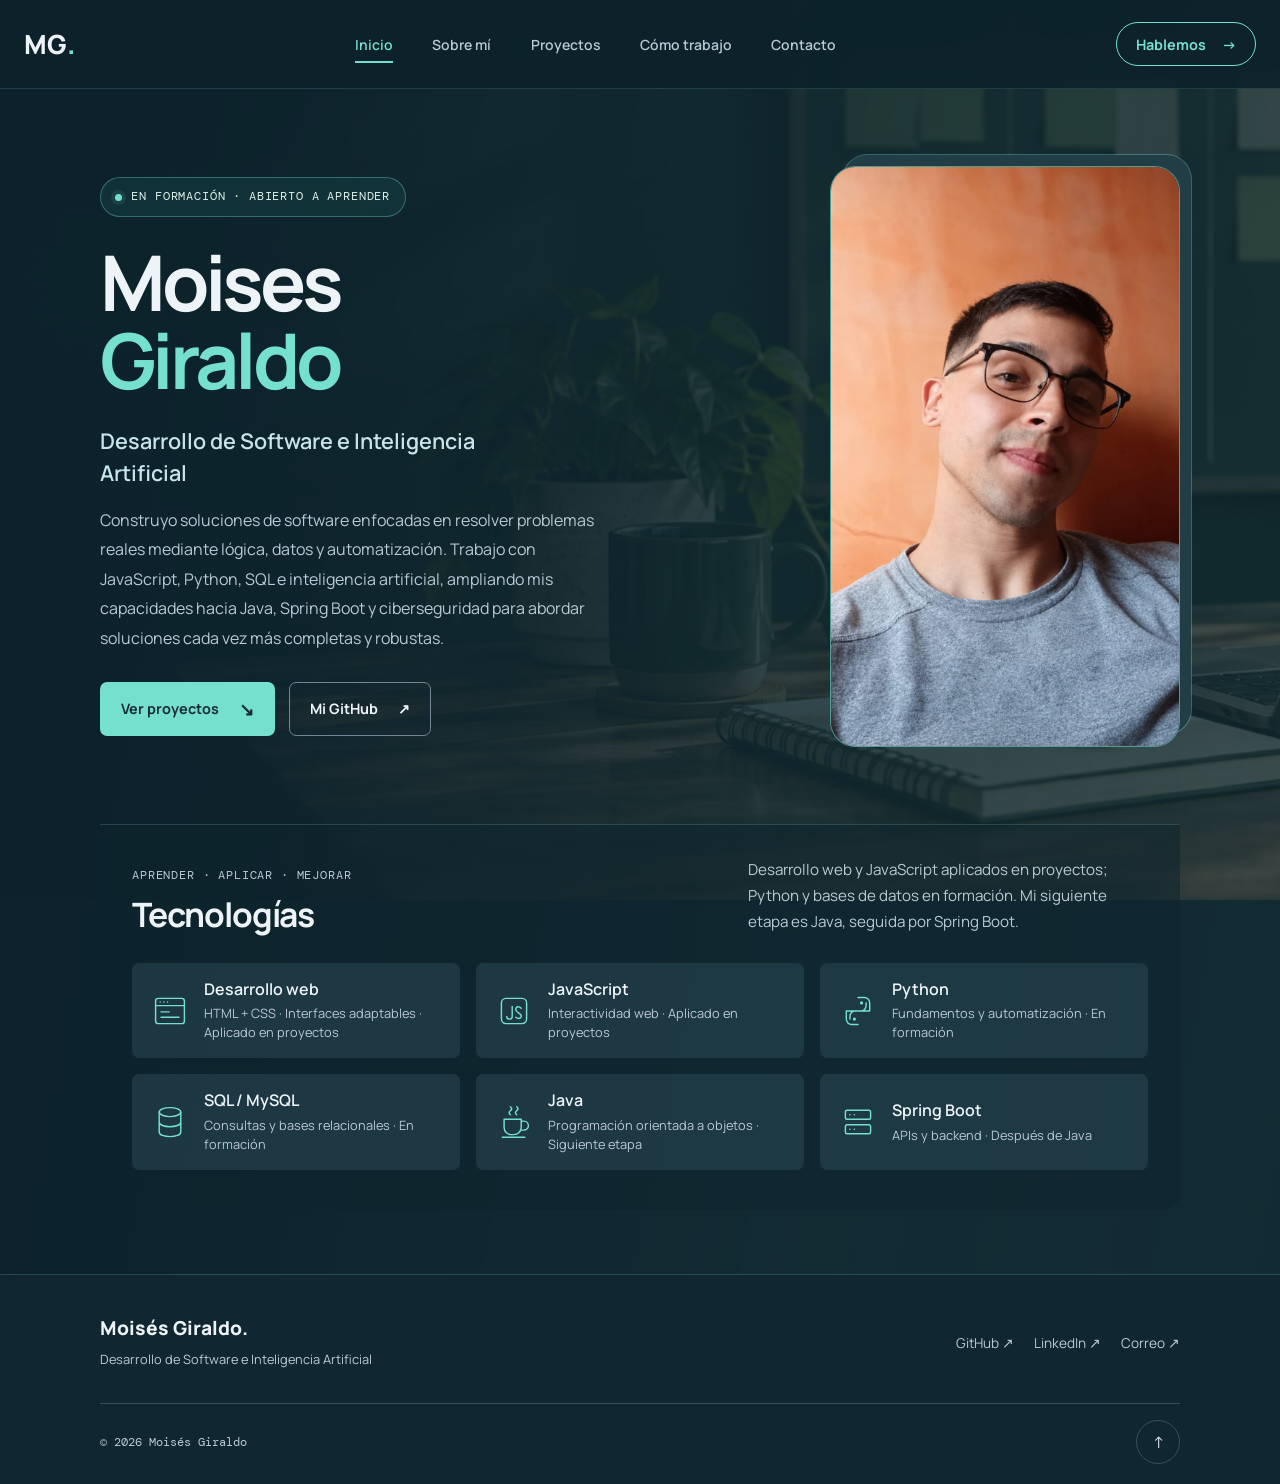
==== commit d7b07dcf: "fix: actualizar perfil y corregir marcado de inicio" ====
--- a/index.html
+++ b/index.html
@@ -4,8 +4,8 @@
     <meta charset="utf-8">
     <meta name="viewport" content="width=device-width, initial-scale=1">
     <meta name="theme-color" content="#192c3a">
-    <meta name="description" content="Portafolio de Moisés Giraldo, desarrollador de software e inteligencia artificial en formación.">
-    <title>Moisés Giraldo | Desarrollo de Software e IA</title>
+    <meta name="description" content="Portafolio de Moises Giraldo, desarrollador de software e inteligencia artificial en formación.">
+    <title>Moises Giraldo | Desarrollo de Software e IA</title>
     <link rel="stylesheet" href="css/styles.css">
     <link rel="stylesheet" href="css/inicio.css">
     <script src="js/app.js" defer></script>
@@ -34,9 +34,9 @@
       <section class="hero section-wrap" id="inicio" aria-labelledby="hero-title">
         <div class="hero-copy">
           <p class="eyebrow"><span class="status-dot"></span> En formación · Abierto a aprender</p>
-          <h1 id="hero-title">Moisés<br><span>Giraldo</span></h1>
+          <h1 id="hero-title">Moises<br><span>Giraldo</span></h1>
           <p class="hero-role">Desarrollo de Software e Inteligencia Artificial</p>
-          <p class="hero-intro">Construyo proyectos web con HTML, CSS y JavaScript mientras amplío mi formación en Python y bases de datos con SQL. Me interesan la inteligencia artificial y la ciberseguridad; mi siguiente etapa es Java, seguida por Spring Boot.</p>
+          <p class="hero-intro">Construyo soluciones de software enfocadas en resolver problemas reales mediante lógica, datos y automatización. Trabajo con JavaScript, Python, SQL e inteligencia artificial, ampliando mis capacidades hacia Java, Spring Boot y ciberseguridad para abordar soluciones cada vez más completas y robustas.</p>
           <div class="hero-actions">
             <a class="button button-primary" href="proyectos.html">Ver proyectos <span aria-hidden="true">↘</span></a>
             <a class="button button-secondary" href="https://github.com/ellmoi" target="_blank" rel="noopener noreferrer">Mi GitHub <span aria-hidden="true">↗</span></a>
--- a/css/styles.css
+++ b/css/styles.css
@@ -380,24 +380,55 @@
   .button-primary:hover { transform: none; }
 }
 
-.contact-request { display: grid; grid-template-columns: minmax(0, 0.8fr) minmax(0, 1.2fr); gap: clamp(2rem, 8vw, 7rem); padding-block: clamp(3rem, 7vw, 5rem); }
-.contact-request-heading h2 { max-width: 10ch; margin: 0 0 1rem; font-size: clamp(2.2rem, 4.5vw, 3.6rem); line-height: 1.05; }
-.contact-request-heading > p:last-child { max-width: 24rem; color: var(--muted); font-size: 0.9rem; line-height: 1.7; }
-.contact-form { display: grid; grid-template-columns: repeat(2, minmax(0, 1fr)); align-content: start; gap: 1.25rem; }
-.contact-field { display: grid; min-width: 0; gap: 0.5rem; }
-.contact-field label { font-size: 0.78rem; font-weight: 700; }
-.contact-field input, .contact-field select, .contact-field textarea { width: 100%; min-height: 46px; padding: 0.7rem 0.8rem; border: 1px solid var(--line); border-radius: 0.3rem; background: var(--surface); color: var(--ink); font: 0.9rem var(--sans); }
-.contact-field textarea { min-height: 8rem; resize: vertical; line-height: 1.6; }
+.contact-page-layout { width: min(100% - 3rem, 1080px); min-height: calc(100svh - 11rem); display: grid; grid-template-columns: minmax(0, 1.1fr) minmax(15rem, 0.95fr) minmax(21rem, 1.25fr); align-items: start; gap: clamp(1.25rem, 2.5vw, 2.25rem); margin-inline: auto; padding-block: 3.75rem 2rem; }
+.contact-intro > .eyebrow, .contact-form-heading > .eyebrow { margin-bottom: 0.75rem; }
+.contact-intro h1 { margin: 0 0 1rem; font-size: clamp(2.65rem, 4.3vw, 3.55rem); line-height: 0.98; }
+.contact-intro h1 span { color: var(--accent); }
+.contact-intro > p:not(.eyebrow) { max-width: 28rem; margin-bottom: 2rem; color: var(--muted); font-size: 0.92rem; line-height: 1.7; }
+.contact-artwork { height: 13rem; max-width: 26rem; margin-top: 1.5rem; overflow: hidden; opacity: 0.9; mask-image: linear-gradient(180deg, transparent 0%, #000 13%, #000 78%, transparent 100%); }
+.contact-artwork img { display: block; width: 100%; height: 100%; object-fit: cover; object-position: 20% 68%; mix-blend-mode: screen; }
+.contact-reasons { margin-top: 1.3rem; }
+.contact-reasons .eyebrow, .contact-small-heading { margin: 0 0 0.9rem; color: var(--ink); font: 600 0.72rem var(--sans); }
+.contact-reasons ul { display: grid; gap: 0.55rem; margin: 0; padding: 0; color: var(--muted); font-size: 0.76rem; list-style: none; }
+.contact-reasons li::before { margin-right: 0.55rem; color: var(--accent); content: '↗'; }
+.contact-channels { min-width: 0; }
+.contact-channels .contact-list { display: grid; gap: 0.55rem; padding: 0; border: 0; background: transparent; }
+.contact-channels .contact-row { min-height: 3.6rem; grid-template-columns: minmax(0, 1fr) minmax(0, 1.1fr) auto; gap: 0.45rem; padding: 0.65rem; border: 1px solid var(--line); border-radius: 0.3rem; background: rgb(28 53 64 / 72%); font-size: 0.68rem; }
+.contact-label { display: inline-flex; align-items: center; gap: 0.45rem; min-width: 0; }
+.contact-icon { width: 1rem; height: 1rem; flex: 0 0 auto; fill: none; stroke: var(--accent); stroke-linecap: round; stroke-linejoin: round; stroke-width: 1.7; }
+.contact-channels .contact-row:nth-child(2) .contact-icon { fill: var(--accent); stroke: none; }
+.contact-channels .contact-row > span:nth-child(2) { overflow-wrap: anywhere; }
+.contact-channels .contact-row > span:last-child { font-size: 0.8rem; }
+.contact-form-panel { min-width: 0; padding: clamp(1rem, 2vw, 1.4rem); border: 1px solid var(--line); border-radius: 0.55rem; background: rgb(28 53 64 / 88%); box-shadow: 0 14px 40px rgb(0 0 0 / 12%); }
+.contact-form-heading h2 { margin: 0 0 1.1rem; font-size: 1.05rem; line-height: 1.3; }
+.contact-form { display: grid; align-content: start; gap: 0.72rem; }
+.contact-field { display: grid; min-width: 0; gap: 0.35rem; }
+.contact-field label { font-size: 0.68rem; font-weight: 700; }
+.contact-field input, .contact-field select, .contact-field textarea { width: 100%; min-height: 2.5rem; padding: 0.6rem 0.7rem; border: 1px solid var(--line); border-radius: 0.25rem; background: rgb(10 25 31 / 55%); color: var(--ink); font: 0.75rem var(--sans); }
+.contact-field textarea { min-height: 5.8rem; resize: vertical; line-height: 1.5; }
 .contact-field input:focus-visible, .contact-field select:focus-visible, .contact-field textarea:focus-visible { outline: 2px solid var(--accent); outline-offset: 2px; }
-.contact-field-message, .contact-form-actions { grid-column: 1 / -1; }
-.contact-form-actions { display: flex; align-items: flex-start; flex-wrap: wrap; gap: 1rem; }
-.contact-form-actions .button { cursor: pointer; }
+.contact-form-actions { display: grid; gap: 0.5rem; }
+.contact-form-actions .button { min-height: 2.7rem; justify-self: start; padding: 0.7rem 0.9rem; cursor: pointer; font-size: 0.75rem; }
 .contact-form-status { margin: 0; color: var(--muted); font-size: 0.8rem; line-height: 1.7; }
 .contact-draft-link { display: inline-block; min-height: 44px; padding-block: 0.65rem; color: var(--accent); font-weight: 700; text-underline-offset: 0.2rem; }
-@media (max-width: 760px) {
-  .contact-request { grid-template-columns: 1fr; gap: 1.5rem; }
-}
-@media (max-width: 480px) {
-  .contact-form { grid-template-columns: 1fr; }
-  .contact-field-message, .contact-form-actions { grid-column: auto; }
-}
+@media (max-width: 1050px) {
+  .contact-page-layout { min-height: auto; grid-template-columns: minmax(0, 1fr) minmax(19rem, 1fr); gap: 2rem; padding-block: 3rem; }
+  .contact-intro { grid-column: 1 / -1; max-width: 38rem; }
+  .contact-intro h1 { font-size: clamp(3rem, 6vw, 4rem); }
+  .contact-artwork { height: 10rem; }
+}
+@media (max-width: 680px) {
+  .contact-page-layout { width: calc(100% - 2rem); grid-template-columns: minmax(0, 1fr); gap: 1.75rem; padding-block: 2rem 3rem; }
+  .contact-intro { grid-column: auto; }
+  .contact-intro h1 { font-size: clamp(2.8rem, 12vw, 4rem); }
+  .contact-artwork { height: 9rem; max-width: none; margin-top: 1rem; }
+  .contact-channels .contact-list { grid-template-columns: repeat(3, minmax(0, 1fr)); }
+  .contact-channels .contact-row { min-height: 4rem; grid-template-columns: minmax(0, 1fr) minmax(0, 1fr) auto; align-content: center; }
+  .contact-label { flex-wrap: wrap; }
+  .contact-channels .contact-row > span:first-child { font-weight: 700; }
+  .contact-channels .contact-row > span:nth-child(2) { font-size: 0.62rem; }
+}
+@media (max-width: 420px) {
+  .contact-channels .contact-list { grid-template-columns: minmax(0, 1fr); }
+  .contact-channels .contact-row { min-height: 3.2rem; grid-template-columns: minmax(0, 1fr) minmax(0, 1.1fr) auto; }
+}
